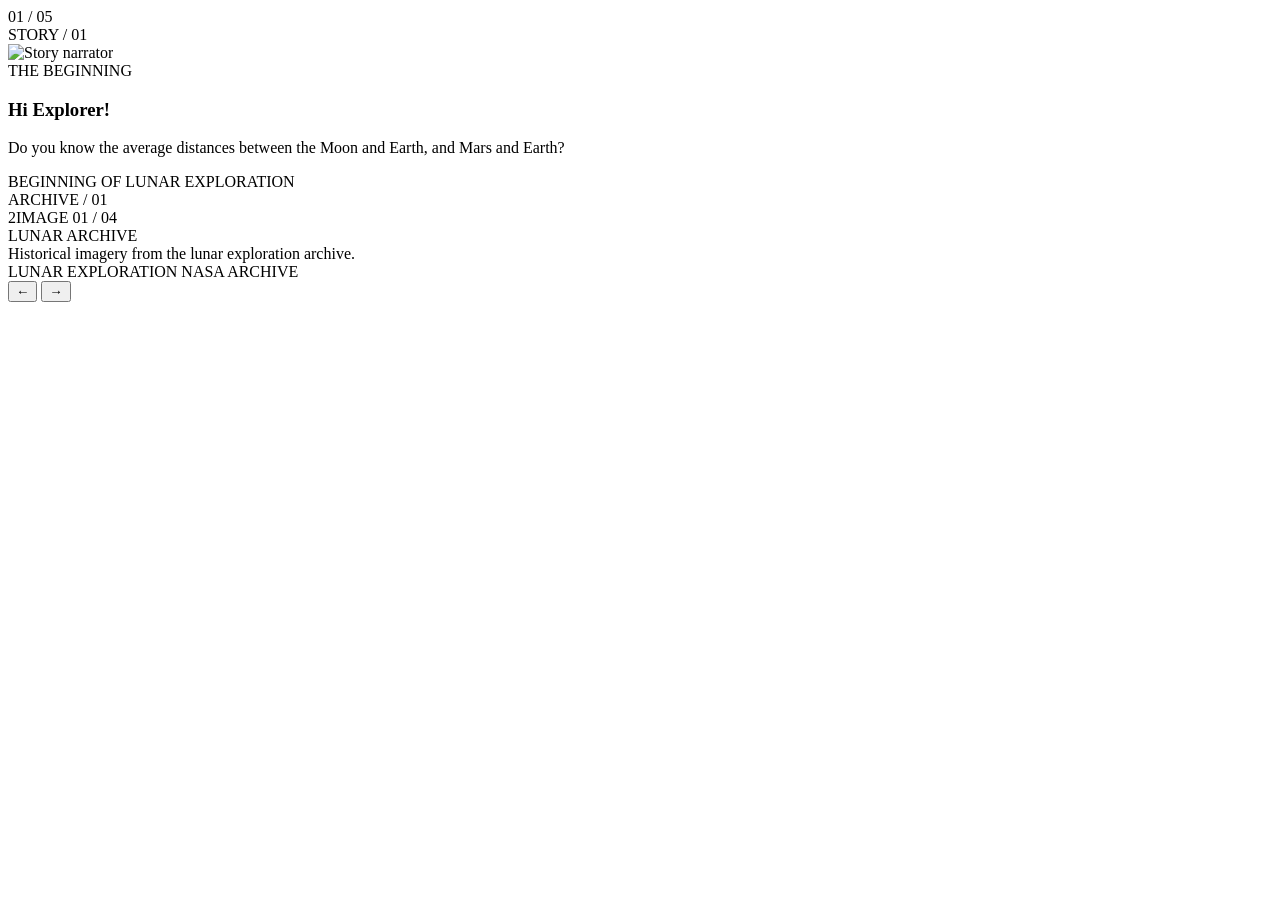
==== index.html @ fd2370df "Update file paths for Team_Aurora structure" ====
<!DOCTYPE html>
<html lang="en">
<head>
    <meta charset="UTF-8">

    <meta
        name="viewport"
        content="width=device-width, initial-scale=1.0"
    >

    <title>Team_Aurora</title>

    <link
        rel="stylesheet"
        href="../Team_Aurora/Museum_of_the_Abandoned/index.css"
    >
</head>

<body>

<main id="main">

    <div id="storyPage">

        <!-- =================================================
             BACKGROUND
        ================================================== -->

        <div id="starField"></div>
        <div id="ambientGlow"></div>
        <div id="vignette"></div>


        <!-- =================================================
             HEADER
        ================================================== -->

        <header id="storyHeader">

            <div class="header-left">

                <div class="nasa-kicker">
                    
                </div>

                <div class="exhibition-name">
                    
                </div>

            </div>

            <div class="header-right">

                <div id="storyProgress">
                    01 / 05
                </div>

            </div>

        </header>


        <!-- =================================================
             MAIN EXHIBITION AREA
        ================================================== -->

        <section id="exhibitionArea">

            <!-- =============================================
                 LEFT STORY PANEL
            ============================================== -->

            <article
                id="storyPanel"
                class="dialogue-panel story-panel"
            >

                <span class="panel-number">
                    STORY / 01
                </span>

                <span class="corner corner-top-left"></span>
                <span class="corner corner-top-right"></span>
                <span class="corner corner-bottom-left"></span>
                <span class="corner corner-bottom-right"></span>

                <span class="panel-line line-top"></span>
                <span class="panel-line line-right"></span>
                <span class="panel-line line-bottom"></span>
                <span class="panel-line line-left"></span>

                <div class="story-inner">

                    <div id="storyAvatar">
                        <img
                            id="avatarImage"
                            src="../Team_Aurora/Museum_of_the_Abandoned/story_images/1st_page_story_avatar.png"
                            alt="Story narrator"
                        >
                    </div>

                    <div
                        id="storyKicker"
                        class="story-kicker"
                    >
                        THE BEGINNING
                    </div>

                    <h1 id="storyTitle">
                        Hi Explorer!
                    </h1>

                    <div class="title-divider"></div>

                    <p id="storyText">
                        Do you know the average distances
                        between the Moon and Earth, and
                        Mars and Earth?
                    </p>

                    <div class="story-footer">

                        <span class="footer-dot"></span>

                        <span id="storyFooterText">
                            BEGINNING OF LUNAR EXPLORATION
                        </span>

                    </div>

                </div>

            </article>


            <!-- =============================================
                 RIGHT IMAGE PANEL
            ============================================== -->

            <article
                id="imagePanel"
                class="dialogue-panel image-panel"
            >

                <span class="panel-number">
                    ARCHIVE / 01
                </span>

                <span class="corner corner-top-left"></span>
                <span class="corner corner-top-right"></span>
                <span class="corner corner-bottom-left"></span>
                <span class="corner corner-bottom-right"></span>

                <div class="image-header">

                    <span id="imageCounter">
                        2IMAGE 01 / 04
                    </span>

                </div>


                <!-- IMAGE SLIDER -->

                <div class="image-frame">

                    <div
                        id="imageTrack"
                        class="image-track"
                    ></div>

                    <div class="image-dark"></div>

                    <div class="scan-line"></div>

                    <span class="image-corner image-corner-tl"></span>
                    <span class="image-corner image-corner-tr"></span>
                    <span class="image-corner image-corner-bl"></span>
                    <span class="image-corner image-corner-br"></span>

                </div>


                <!-- IMAGE INFORMATION -->

                <div class="image-info">

                    <div
                        id="imageTitle"
                        class="image-title"
                    >
                        LUNAR ARCHIVE
                    </div>

                    <div
                        id="imageDescription"
                        class="image-description"
                    >
                        Historical imagery from the lunar
                        exploration archive.
                    </div>

                </div>


                <!-- IMAGE DOTS -->

                <div
                    id="imageDots"
                    class="image-dots"
                ></div>

            </article>

        </section>


        <!-- =================================================
             BOTTOM INFORMATION
        ================================================== -->

        <div id="bottomInfo">

            <span>
                LUNAR EXPLORATION
            </span>

            <span class="bottom-divider"></span>

            <span>
                NASA ARCHIVE
            </span>

        </div>


        <!-- =================================================
             BACK BUTTON
        ================================================== -->

        <button
            id="backButton"
            type="button"
            aria-label="Previous story"
        >
            <span class="back-arrow">←</span>
        </button>




        <!-- =================================================
             NEXT BUTTON
        ================================================== -->

        <button
            id="nextButton"
            type="button"
            aria-label="Next story"
        >

            <span class="arrow-shaft"></span>

            <span
                id="nextButtonText"
                class="arrow-head"
            >
                →
            </span>

        </button>


        <!-- =================================================
             PROGRESS BAR
        ================================================== -->

        <div id="progressTrack">
            <div id="progressBar"></div>
        </div>

    </div>

</main>

<script src="../Team_Aurora/Museum_of_the_Abandoned/index.js"></script>

</body>
</html>
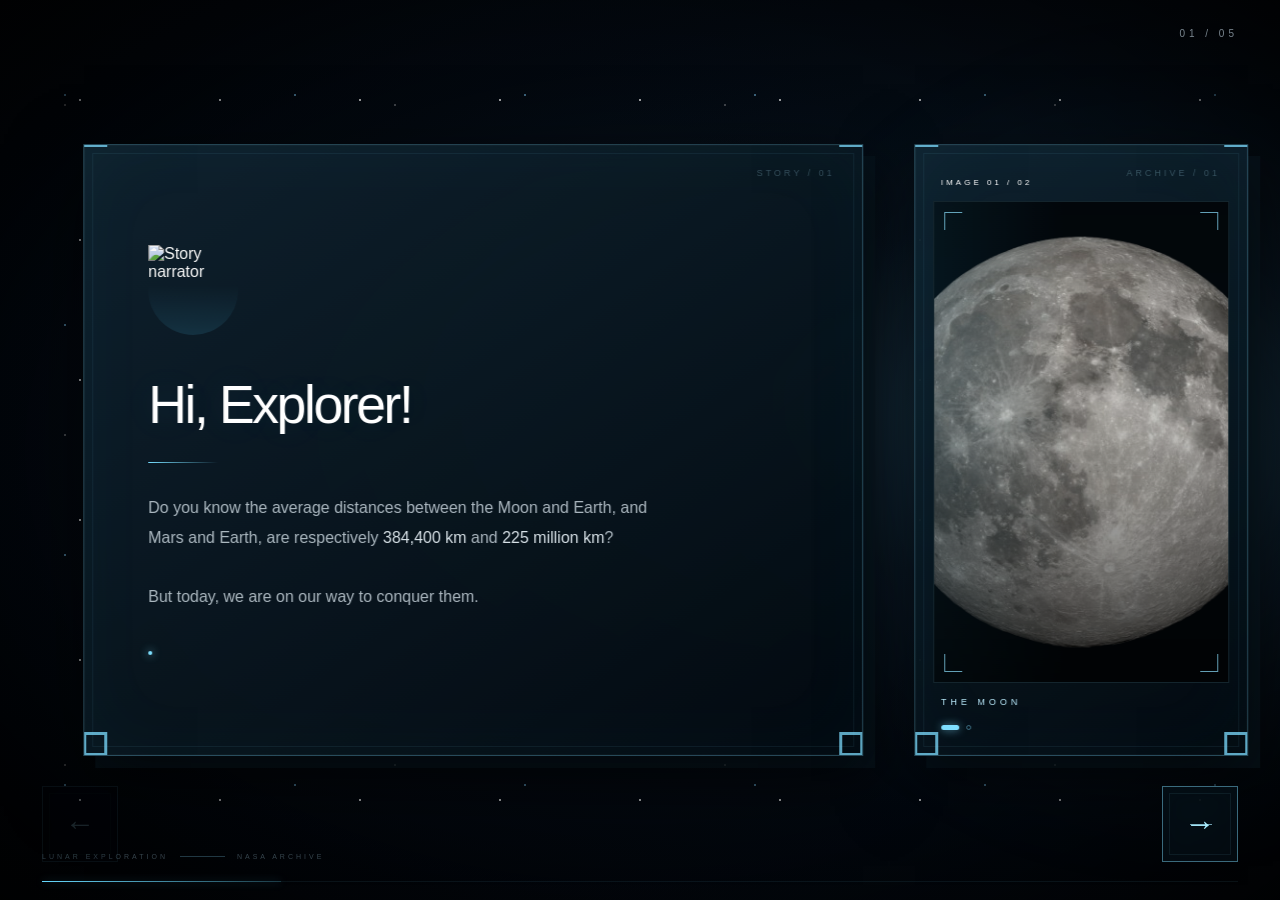
==== commit 0f76ae58: "Update paths for CSS and JS files in index.html" ====
--- a/index.html
+++ b/index.html
@@ -12,7 +12,7 @@
 
     <link
         rel="stylesheet"
-        href="../Team_Aurora/Museum_of_the_Abandoned/index.css"
+        href="../Museum_of_the_Abandoned/index.css"
     >
 </head>
 
@@ -283,7 +283,7 @@
 
 </main>
 
-<script src="../Team_Aurora/Museum_of_the_Abandoned/index.js"></script>
+<script src="../Museum_of_the_Abandoned/index.js"></script>
 
 </body>
 </html>
--- a/Museum_of_the_Abandoned/index.css
+++ b/Museum_of_the_Abandoned/index.css
@@ -0,0 +1,1711 @@
+/* =========================================================
+   RESET
+========================================================= */
+
+* {
+    margin: 0;
+    padding: 0;
+    box-sizing: border-box;
+}
+
+html,
+body {
+    width: 100%;
+    height: 100%;
+    overflow: hidden;
+
+    background: #010307;
+    color: #ffffff;
+
+    font-family:
+        "Segoe UI",
+        Arial,
+        Helvetica,
+        sans-serif;
+}
+
+button {
+    font-family: inherit;
+}
+
+
+/* =========================================================
+   MAIN
+========================================================= */
+
+#main {
+    position: fixed;
+    inset: 0;
+
+    width: 100%;
+    height: 100%;
+}
+
+
+#storyPage {
+    position: relative;
+
+    width: 100%;
+    height: 100%;
+
+    overflow: hidden;
+
+    background:
+        radial-gradient(
+            ellipse at 80% 45%,
+            #132733 0%,
+            #08131e 25%,
+            #030911 58%,
+            #010307 100%
+        );
+}
+
+
+/* =========================================================
+   STAR FIELD
+========================================================= */
+
+#starField {
+    position: absolute;
+    inset: -150px;
+
+    z-index: 1;
+
+    pointer-events: none;
+
+    opacity: .8;
+
+    background-image:
+        radial-gradient(
+            circle,
+            rgba(255,255,255,.9) 0 1px,
+            transparent 1.5px
+        ),
+
+        radial-gradient(
+            circle,
+            rgba(130,210,255,.65) 0 1px,
+            transparent 1.5px
+        ),
+
+        radial-gradient(
+            circle,
+            rgba(255,255,255,.35) 0 1px,
+            transparent 1.5px
+        );
+
+    background-size:
+        140px 140px,
+        230px 230px,
+        330px 330px;
+
+    background-position:
+        20px 40px,
+        100px 130px,
+        50px 90px;
+
+    animation:
+        starsMove 60s linear infinite;
+}
+
+
+@keyframes starsMove {
+    from {
+        transform:
+            translate3d(0, 0, 0);
+    }
+
+    to {
+        transform:
+            translate3d(-100px, 70px, 0);
+    }
+}
+
+
+/* =========================================================
+   AMBIENT GLOW
+========================================================= */
+
+#ambientGlow {
+    position: absolute;
+
+    width: 850px;
+    height: 850px;
+
+    right: -300px;
+    top: 50%;
+
+    transform:
+        translateY(-50%);
+
+    z-index: 2;
+
+    pointer-events: none;
+
+    border-radius: 50%;
+
+    background:
+        radial-gradient(
+            circle,
+            rgba(80,200,245,.14),
+            rgba(50,130,180,.06) 35%,
+            transparent 70%
+        );
+
+    filter:
+        blur(30px);
+}
+
+
+/* =========================================================
+   VIGNETTE
+========================================================= */
+
+#vignette {
+    position: absolute;
+    inset: 0;
+
+    z-index: 5;
+
+    pointer-events: none;
+
+    background:
+        radial-gradient(
+            ellipse at center,
+            transparent 28%,
+            rgba(0,0,0,.2) 65%,
+            rgba(0,0,0,.8) 100%
+        );
+}
+
+
+/* =========================================================
+   HEADER
+========================================================= */
+
+#storyHeader {
+    position: absolute;
+
+    top: 28px;
+    left: 42px;
+    right: 42px;
+
+    z-index: 30;
+
+    display: flex;
+
+    justify-content:
+        space-between;
+
+    align-items:
+        flex-start;
+}
+
+
+.nasa-kicker {
+    color: #79ddff;
+
+    font-size: 9px;
+
+    letter-spacing: 4px;
+
+    margin-bottom: 7px;
+}
+
+
+.exhibition-name {
+    color: #ffffff;
+
+    font-size: 14px;
+
+    font-weight: 300;
+
+    letter-spacing: 7px;
+}
+
+
+#storyProgress {
+    color:
+        rgba(220,240,255,.55);
+
+    font-size: 10px;
+
+    letter-spacing: 4px;
+}
+
+
+/* =========================================================
+   EXHIBITION AREA
+========================================================= */
+
+#exhibitionArea {
+    position: absolute;
+
+    top: 50%;
+    left: 50%;
+
+    width:
+        min(1400px, 87vw);
+
+    height:
+        min(620px, 68vh);
+
+    transform:
+        translate(-50%, -50%);
+
+    z-index: 20;
+
+    display: grid;
+
+    grid-template-columns:
+        70% 30%;
+
+    gap:
+        clamp(25px, 4vw, 70px);
+}
+
+
+/* =========================================================
+   DIALOGUE PANEL
+========================================================= */
+
+.dialogue-panel {
+    position: relative;
+
+    height: 100%;
+
+    min-height: 460px;
+
+    overflow: hidden;
+
+    background:
+        linear-gradient(
+            145deg,
+            rgba(16,36,49,.9),
+            rgba(3,10,16,.94)
+        );
+
+    border:
+        1px solid
+        rgba(126,220,250,.25);
+
+    box-shadow:
+        inset 0 0 0 1px
+        rgba(255,255,255,.025),
+
+        inset 0 0 80px
+        rgba(70,190,230,.035),
+
+        0 25px 70px
+        rgba(0,0,0,.5),
+
+        12px 12px 0
+        rgba(10,24,33,.55),
+
+        20px 20px 35px
+        rgba(0,0,0,.22);
+
+    backdrop-filter:
+        blur(16px);
+
+    -webkit-backdrop-filter:
+        blur(16px);
+}
+
+
+.dialogue-panel::before {
+    content: "";
+
+    position: absolute;
+
+    inset: 8px;
+
+    border:
+        1px solid
+        rgba(130,220,255,.07);
+
+    pointer-events: none;
+
+    z-index: 2;
+}
+
+
+.dialogue-panel::after {
+    content: "";
+
+    position: absolute;
+
+    left: 10px;
+    right: -10px;
+
+    bottom: -10px;
+
+    height: 10px;
+
+    background:
+        linear-gradient(
+            90deg,
+            rgba(60,150,190,.16),
+            rgba(20,50,70,.3),
+            transparent
+        );
+
+    transform:
+        skewX(-45deg);
+
+    transform-origin:
+        top left;
+
+    pointer-events: none;
+}
+
+
+/* =========================================================
+   PANEL NUMBER
+========================================================= */
+
+.panel-number {
+    position: absolute;
+
+    top: 23px;
+    right: 27px;
+
+    z-index: 5;
+
+    color:
+        rgba(170,225,245,.28);
+
+    font-size: 9px;
+
+    letter-spacing: 3px;
+}
+
+
+/* =========================================================
+   CORNERS
+========================================================= */
+
+.corner {
+    position: absolute;
+
+    width: 24px;
+    height: 24px;
+
+    z-index: 8;
+
+    border-color:
+        rgba(125,220,255,.75);
+
+    border-style: solid;
+}
+
+
+.corner-top-left {
+    top: -1px;
+    left: -1px;
+
+    border-width:
+        3px 0 0 1px;
+}
+
+
+.corner-top-right {
+    top: -1px;
+    right: -1px;
+
+    border-width:
+        3px 1px 0 0;
+}
+
+
+.corner-bottom-left {
+    bottom: -1px;
+    left: -1px;
+
+    border-width:
+        3 0 1px 1px;
+}
+
+
+.corner-bottom-right {
+    bottom: -1px;
+    right: -1px;
+
+    border-width:
+        3 1px 1px 0;
+}
+
+
+/* =========================================================
+   PANEL LINES
+========================================================= */
+
+.panel-line {
+    position: absolute;
+
+    z-index: 7;
+
+    background:
+        rgba(110,215,250,.45);
+
+    pointer-events: none;
+}
+
+
+.line-top {
+    top: -1px;
+    left: 25px;
+
+    width: 50px;
+    height: 1px;
+}
+
+
+.line-right {
+    top: 25px;
+    right: -1px;
+
+    width: 1px;
+    height: 50px;
+}
+
+
+.line-bottom {
+    bottom: -1px;
+    right: 25px;
+
+    width: 50px;
+    height: 1px;
+}
+
+
+.line-left {
+    bottom: 25px;
+    left: -1px;
+
+    width: 1px;
+    height: 50px;
+}
+
+
+/* =========================================================
+   STORY CONTENT
+========================================================= */
+
+.story-inner {
+    position: relative;
+
+    height: 100%;
+
+    padding:
+        clamp(38px, 5vw, 70px);
+
+    display: flex;
+
+    flex-direction: column;
+
+    justify-content: center;
+
+    z-index: 4;
+}
+
+
+.story-kicker {
+    color: #7edfff;
+
+    font-size: 10px;
+
+    letter-spacing: 5px;
+
+    margin-bottom: 20px;
+}
+
+
+#storyTitle {
+    max-width: 600px;
+
+    font-size:
+        clamp(38px, 4.2vw, 68px);
+
+    line-height: 1.03;
+
+    font-weight: 200;
+
+    letter-spacing: -2.5px;
+
+    text-shadow:
+        0 0 35px
+        rgba(90,210,255,.1);
+}
+
+
+.title-divider {
+    width: 70px;
+
+    height: 1px;
+
+    margin:
+        30px 0;
+
+    background:
+        linear-gradient(
+            90deg,
+            #76ddff,
+            transparent
+        );
+}
+
+
+/* =========================================================
+   STORY AVATAR
+========================================================= */
+
+#storyAvatar {
+    width: 90px;
+    height: 90px;
+
+    margin-bottom: 22px;
+
+    position: relative;
+
+    background: transparent;
+
+    overflow: visible;
+
+    flex-shrink: 0;
+}
+
+
+#avatarImage {
+    width: 100%;
+    height: 100%;
+
+    display: block;
+
+    object-fit: contain;
+
+    border: none;
+    outline: none;
+
+    border-radius: 0;
+
+    background: transparent;
+
+    filter:
+        brightness(.95)
+        contrast(1.05)
+        saturate(.85);
+
+    transition:
+        opacity .3s ease,
+        transform .4s ease;
+}
+
+
+#storyAvatar::after {
+    content: "";
+
+    position: absolute;
+
+    inset: 0;
+
+    border-radius: 50%;
+
+    background:
+        linear-gradient(
+            180deg,
+            transparent 45%,
+            rgba(80,210,255,.12)
+        );
+
+    pointer-events: none;
+}
+
+
+#storyText {
+    max-width: 530px;
+
+    color:
+        rgba(232,244,252,.73);
+
+    font-size:
+        clamp(14px, 1.25vw, 18px);
+
+    font-weight: 300;
+
+    line-height: 1.85;
+}
+
+
+#storyText b {
+    color:
+        rgba(240,250,255,.9);
+
+    font-weight: 500;
+}
+
+
+/* =========================================================
+   STORY FOOTER
+========================================================= */
+
+.story-footer {
+    display: flex;
+
+    align-items: center;
+
+    gap: 12px;
+
+    margin-top: 40px;
+
+    color:
+        rgba(175,225,245,.38);
+
+    font-size: 8px;
+
+    letter-spacing: 3px;
+}
+
+
+.footer-dot {
+    width: 4px;
+    height: 4px;
+
+    border-radius: 50%;
+
+    background:
+        #7edfff;
+
+    box-shadow:
+        0 0 8px
+        #7edfff;
+}
+
+
+/* =========================================================
+   IMAGE PANEL
+========================================================= */
+
+.image-panel {
+    padding: 18px;
+
+    display: flex;
+
+    flex-direction: column;
+}
+
+
+.image-header {
+    height: 38px;
+
+    padding:
+        0 8px;
+
+    display: flex;
+
+    align-items: center;
+
+    justify-content:
+        space-between;
+
+    color:
+        white;
+
+    font-size: 8px;
+
+    letter-spacing: 3px;
+}
+
+
+/* =========================================================
+   IMAGE FRAME
+========================================================= */
+
+.image-frame {
+    position: relative;
+
+    flex: 1;
+
+    min-height: 0;
+
+    overflow: hidden;
+
+    background:
+        #02070b;
+
+    border:
+        1px solid
+        rgba(130,220,250,.14);
+
+    touch-action: pan-y;
+}
+
+
+/* =========================================================
+   IMAGE TRACK
+========================================================= */
+
+.image-track {
+    position: absolute;
+
+    inset: 0;
+
+    display: flex;
+
+    width: 100%;
+    height: 100%;
+
+    transition:
+        transform .65s cubic-bezier(.77,0,.18,1);
+}
+
+
+.image-slide {
+    position: relative;
+
+    flex:
+        0 0 100%;
+
+    width: 100%;
+    height: 100%;
+
+    overflow: hidden;
+
+    background:
+        #02070b;
+}
+
+
+.image-slide img {
+    width: 100%;
+    height: 100%;
+
+    object-fit: cover;
+
+    display: block;
+
+    filter:
+        brightness(.82)
+        contrast(1.08)
+        saturate(.72);
+
+    transform:
+        scale(1.02);
+
+    transition:
+        transform .8s ease,
+        filter .4s ease;
+}
+
+
+.image-slide.active img {
+    transform:
+        scale(1);
+}
+
+
+/* =========================================================
+   IMAGE OVERLAY
+========================================================= */
+
+.image-dark {
+    position: absolute;
+
+    inset: 0;
+
+    z-index: 3;
+
+    background:
+        linear-gradient(
+            180deg,
+            rgba(0,0,0,.08),
+            transparent 35%,
+            rgba(0,0,0,.58)
+        ),
+
+        linear-gradient(
+            90deg,
+            rgba(30,130,170,.12),
+            transparent 45%
+        );
+
+    pointer-events: none;
+}
+
+
+/* =========================================================
+   SCAN LINE
+========================================================= */
+
+.scan-line {
+    position: absolute;
+
+    left: 0;
+    right: 0;
+
+    top: -10%;
+
+    height: 1px;
+
+    z-index: 8;
+
+    background:
+        rgba(140,230,255,.25);
+
+    box-shadow:
+        0 0 12px
+        rgba(100,220,255,.3);
+
+    animation:
+        scanLine 8s linear infinite;
+
+    pointer-events: none;
+}
+
+
+@keyframes scanLine {
+    from {
+        top: -10%;
+    }
+
+    to {
+        top: 110%;
+    }
+}
+
+
+/* =========================================================
+   IMAGE CORNERS
+========================================================= */
+
+.image-corner {
+    position: absolute;
+
+    width: 18px;
+    height: 18px;
+
+    z-index: 10;
+
+    border-color:
+        rgba(140,225,255,.7);
+
+    border-style: solid;
+}
+
+
+.image-corner-tl {
+    top: 10px;
+    left: 10px;
+
+    border-width:
+        1px 0 0 1px;
+}
+
+
+.image-corner-tr {
+    top: 10px;
+    right: 10px;
+
+    border-width:
+        1px 1px 0 0;
+}
+
+
+.image-corner-bl {
+    bottom: 10px;
+    left: 10px;
+
+    border-width:
+        0 0 1px 1px;
+}
+
+
+.image-corner-br {
+    bottom: 10px;
+    right: 10px;
+
+    border-width:
+        0 1px 1px 0;
+}
+
+
+/* =========================================================
+   IMAGE INFORMATION
+========================================================= */
+
+.image-info {
+    padding:
+        14px 8px 4px;
+}
+
+
+.image-title {
+    color:
+        #bceeff;
+
+    font-size: 9px;
+
+    letter-spacing: 4px;
+
+    margin-bottom: 6px;
+}
+
+
+.image-description {
+    color:
+        rgba(220,235,245,.4);
+
+    font-size: 9px;
+
+    line-height: 1.5;
+
+    letter-spacing: 1px;
+}
+
+#imageDescription a {
+    color: #7ddcff;
+    font-size: 18px;
+    text-decoration: none;
+    text-shadow: 0 0 8px rgba(125, 220, 255, 0.6);
+    transition: all 0.25s ease;
+}
+
+#imageDescription a:hover {
+    color: #ffffff;
+    text-shadow: 0 0 14px rgba(125, 220, 255, 0.9);
+}
+
+
+
+
+/* =========================================================
+   IMAGE DOTS
+========================================================= */
+
+.image-dots {
+    display: flex;
+
+    align-items: center;
+
+    gap: 7px;
+
+    height: 20px;
+
+    padding-left: 8px;
+}
+
+
+.image-dot {
+    width: 5px;
+    height: 5px;
+
+    padding: 0;
+
+    border-radius: 50%;
+
+    border:
+        1px solid
+        rgba(130,220,255,.45);
+
+    background:
+        transparent;
+
+    cursor: pointer;
+
+    transition:
+        .25s ease;
+}
+
+
+.image-dot.active {
+    width: 18px;
+
+    border-radius: 4px;
+
+    background:
+        #7edfff;
+
+    box-shadow:
+        0 0 8px
+        rgba(126,223,255,.6);
+}
+
+
+/* =========================================================
+   BOTTOM INFORMATION
+========================================================= */
+
+#bottomInfo {
+    position: absolute;
+
+    left: 42px;
+    bottom: 40px;
+
+    z-index: 30;
+
+    display: flex;
+
+    align-items: center;
+
+    gap: 12px;
+
+    color:
+        rgba(180,225,245,.3);
+
+    font-size: 7px;
+
+    letter-spacing: 3px;
+}
+
+
+.bottom-divider {
+    width: 45px;
+
+    height: 1px;
+
+    background:
+        rgba(130,220,255,.25);
+}
+
+
+/* =========================================================
+   BACK BUTTON
+========================================================= */
+
+#backButton {
+    position: absolute;
+
+    left: 42px;
+    bottom: 38px;
+
+    width: 76px;
+    height: 76px;
+
+    z-index: 40;
+
+    border:
+        1px solid
+        rgba(125,220,255,.30);
+
+    background:
+        rgba(40,130,170,.06);
+
+    color:
+        rgba(169,237,255,.75);
+
+    cursor: pointer;
+
+    display: flex;
+
+    align-items: center;
+
+    justify-content: center;
+
+    backdrop-filter:
+        blur(12px);
+
+    -webkit-backdrop-filter:
+        blur(12px);
+
+    transition:
+        .25s ease;
+}
+
+
+#backButton::before {
+    content: "";
+
+    position: absolute;
+
+    inset: 6px;
+
+    border:
+        1px solid
+        rgba(125,220,255,.06);
+}
+
+
+.back-arrow {
+    position: relative;
+
+    z-index: 3;
+
+    font-size: 30px;
+
+    font-weight: 200;
+}
+
+
+#backButton:hover {
+    background:
+        rgba(70,180,220,.15);
+
+    border-color:
+        #8de8ff;
+
+    color:
+        #a9edff;
+
+    box-shadow:
+        0 0 35px
+        rgba(70,210,255,.18);
+
+    transform:
+        translateX(-5px);
+}
+
+
+#backButton:active {
+    transform:
+        translateX(-5px)
+        scale(.92);
+}
+
+
+#backButton.disabled {
+    opacity: .2;
+
+    cursor:
+        default;
+
+    pointer-events: none;
+
+    box-shadow: none;
+}
+
+
+/* =========================================================
+   SKIP BUTTON
+========================================================= */
+
+#skipButton {
+    position: absolute;
+
+    right: 140px;
+    bottom: 69px;
+
+    z-index: 40;
+
+    border: none;
+
+    background: transparent;
+
+    color:
+        rgba(220,240,250,.35);
+
+    cursor: pointer;
+
+    font-size: 8px;
+
+    letter-spacing: 2px;
+
+    transition:
+        color .2s ease;
+}
+
+
+#skipButton:hover {
+    color:
+        #8de8ff;
+}
+
+
+/* =========================================================
+   NEXT BUTTON
+========================================================= */
+
+#nextButton {
+    position: absolute;
+
+    right: 42px;
+    bottom: 38px;
+
+    width: 76px;
+    height: 76px;
+
+    z-index: 40;
+
+    border:
+        1px solid
+        rgba(125,220,255,.45);
+
+    background:
+        rgba(40,130,170,.08);
+
+    color:
+        #a9edff;
+
+    cursor: pointer;
+
+    display: flex;
+
+    align-items: center;
+
+    justify-content: center;
+
+    backdrop-filter:
+        blur(12px);
+
+    -webkit-backdrop-filter:
+        blur(12px);
+
+    transition:
+        .25s ease;
+}
+
+
+#nextButton::before {
+    content: "";
+
+    position: absolute;
+
+    inset: 6px;
+
+    border:
+        1px solid
+        rgba(125,220,255,.08);
+}
+
+
+#nextButton:hover {
+    background:
+        rgba(70,180,220,.18);
+
+    border-color:
+        #8de8ff;
+
+    box-shadow:
+        0 0 35px
+        rgba(70,210,255,.2);
+
+    transform:
+        translateX(5px);
+}
+
+
+#nextButton:active {
+    transform:
+        translateX(5px)
+        scale(.92);
+}
+
+
+.arrow-head {
+    position: relative;
+
+    z-index: 3;
+
+    font-size: 30px;
+
+    font-weight: 200;
+}
+
+
+.arrow-shaft {
+    position: absolute;
+
+    width: 22px;
+
+    height: 1px;
+
+    right: 25px;
+
+    background:
+        #a9edff;
+
+    opacity: .65;
+}
+
+
+/* =========================================================
+   PROGRESS BAR
+========================================================= */
+
+#progressTrack {
+    position: absolute;
+
+    left: 42px;
+    right: 42px;
+
+    bottom: 18px;
+
+    height: 1px;
+
+    z-index: 35;
+
+    background:
+        rgba(120,210,240,.08);
+}
+
+
+#progressBar {
+    width: 20%;
+
+    height: 100%;
+
+    background:
+        linear-gradient(
+            90deg,
+            #66d9ff,
+            rgba(100,220,255,.2)
+        );
+
+    box-shadow:
+        0 0 8px
+        rgba(80,210,255,.4);
+
+    transition:
+        width .45s ease;
+}
+
+
+/* =========================================================
+   STORY TRANSITIONS
+========================================================= */
+
+.story-changing {
+    animation:
+        storyOut .25s ease forwards;
+}
+
+
+.story-enter {
+    animation:
+        storyIn .45s ease forwards;
+}
+
+
+@keyframes storyOut {
+    from {
+        opacity: 1;
+
+        transform:
+            translateX(0);
+    }
+
+    to {
+        opacity: 0;
+
+        transform:
+            translateX(-20px);
+    }
+}
+
+
+@keyframes storyIn {
+    from {
+        opacity: 0;
+
+        transform:
+            translateX(20px);
+    }
+
+    to {
+        opacity: 1;
+
+        transform:
+            translateX(0);
+    }
+}
+
+
+/* =========================================================
+   PAGE EXIT
+========================================================= */
+
+body.leaving #storyPage {
+    animation:
+        pageExit .4s ease forwards;
+}
+
+
+@keyframes pageExit {
+    from {
+        opacity: 1;
+    }
+
+    to {
+        opacity: 0;
+    }
+}
+
+
+/* =========================================================
+   TABLET
+========================================================= */
+
+@media (max-width: 1000px) {
+
+    #exhibitionArea {
+        width: 90vw;
+
+        height: 64vh;
+
+        gap: 25px;
+    }
+
+
+    .story-inner {
+        padding: 35px;
+    }
+
+
+    #storyTitle {
+        font-size:
+            clamp(34px, 5vw, 52px);
+    }
+
+
+    #storyText {
+        font-size: 14px;
+    }
+
+
+    #nextButton,
+    #backButton {
+        width: 65px;
+        height: 65px;
+    }
+}
+
+
+/* =========================================================
+   MOBILE
+========================================================= */
+
+@media (max-width: 700px) {
+
+    body {
+        overflow-y: auto;
+        overflow-x: hidden;
+    }
+
+
+    #storyPage {
+        min-height: 100dvh;
+
+        height: auto;
+
+        overflow-y: auto;
+
+        padding-bottom: 120px;
+    }
+
+
+    #storyHeader {
+        top: 18px;
+
+        left: 20px;
+        right: 20px;
+    }
+
+
+    .nasa-kicker {
+        font-size: 7px;
+
+        letter-spacing: 3px;
+    }
+
+
+    .exhibition-name {
+        font-size: 12px;
+
+        letter-spacing: 5px;
+    }
+
+
+    #storyProgress {
+        font-size: 8px;
+
+        letter-spacing: 2px;
+    }
+
+
+    #exhibitionArea {
+        position: relative;
+
+        top: auto;
+        left: auto;
+
+        transform: none;
+
+        width: auto;
+
+        height: auto;
+
+        margin:
+            105px 20px 0;
+
+        display: flex;
+
+        flex-direction: column;
+
+        gap: 22px;
+    }
+
+
+    .dialogue-panel {
+        width: 100%;
+
+        height: auto;
+
+        min-height: 0;
+    }
+
+
+    #storyPanel {
+        min-height: 420px;
+    }
+
+
+    .story-inner {
+        padding:
+            38px 25px;
+    }
+
+
+    .story-kicker {
+        font-size: 8px;
+
+        letter-spacing: 3px;
+
+        margin-bottom: 15px;
+    }
+
+
+    #storyTitle {
+        font-size:
+            clamp(34px, 10vw, 46px);
+
+        letter-spacing: -1.5px;
+    }
+
+
+    #storyText {
+        font-size: 14px;
+
+        line-height: 1.7;
+    }
+
+
+    .story-footer {
+        margin-top: 30px;
+    }
+
+
+    #imagePanel {
+        height: 360px;
+
+        min-height: 360px;
+    }
+
+
+    #bottomInfo {
+        display: none;
+    }
+
+
+    #backButton {
+        left: 20px;
+
+        bottom: 26px;
+
+        width: 62px;
+        height: 62px;
+    }
+
+
+    #skipButton {
+        right: 105px;
+
+        bottom: 41px;
+    }
+
+
+    #nextButton {
+        right: 20px;
+
+        bottom: 26px;
+
+        width: 62px;
+        height: 62px;
+    }
+
+
+    #progressTrack {
+        left: 20px;
+        right: 20px;
+
+        bottom: 11px;
+    }
+}
+
+
+/* =========================================================
+   SMALL MOBILE
+========================================================= */
+
+@media (max-width: 420px) {
+
+    #storyPanel {
+        min-height: 390px;
+    }
+
+
+    #imagePanel {
+        height: 300px;
+
+        min-height: 300px;
+    }
+
+
+    .story-inner {
+        padding:
+            32px 21px;
+    }
+
+
+    #storyTitle {
+        font-size: 33px;
+    }
+
+
+    .story-footer {
+        font-size: 7px;
+    }
+}
+
+
+/* =========================================================
+   ACCESSIBILITY
+========================================================= */
+
+button:focus-visible {
+    outline:
+        2px solid
+        #8de8ff;
+
+    outline-offset:
+        4px;
+}
+
+
+/* =========================================================
+   REDUCED MOTION
+========================================================= */
+
+@media (prefers-reduced-motion: reduce) {
+
+    *,
+    *::before,
+    *::after {
+        animation-duration:
+            .01ms !important;
+
+        animation-iteration-count:
+            1 !important;
+
+        transition-duration:
+            .01ms !important;
+    }
+}
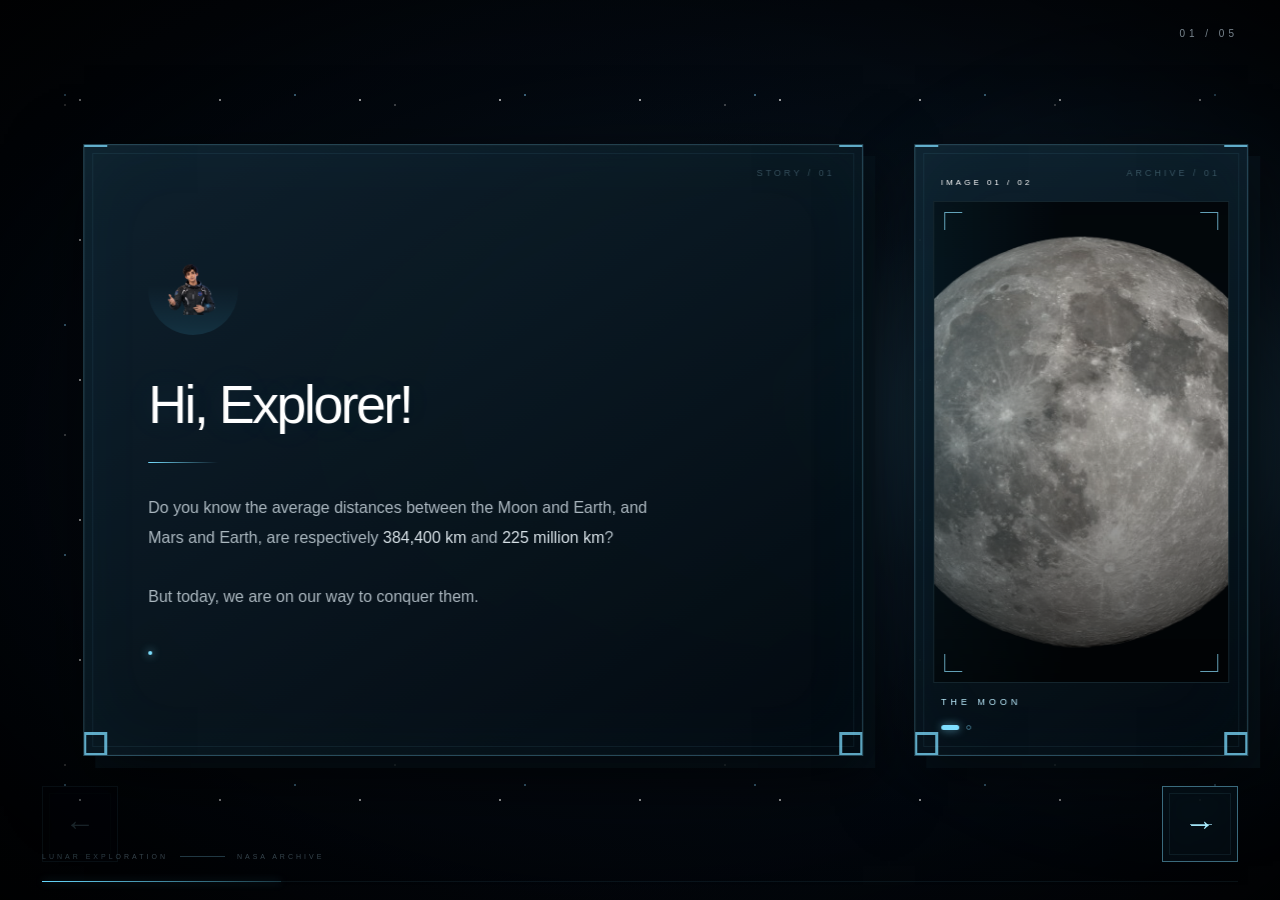
==== commit 28ab20e8: "Update index.html" ====
--- a/index.html
+++ b/index.html
@@ -12,7 +12,7 @@
 
     <link
         rel="stylesheet"
-        href="../Museum_of_the_Abandoned/index.css"
+        href="./Museum_of_the_Abandoned/index.css"
     >
 </head>
 
@@ -94,7 +94,7 @@
                     <div id="storyAvatar">
                         <img
                             id="avatarImage"
-                            src="../Team_Aurora/Museum_of_the_Abandoned/story_images/1st_page_story_avatar.png"
+                            src="./Museum_of_the_Abandoned/story_images/1st_page_story_avatar.png"
                             alt="Story narrator"
                         >
                     </div>
@@ -154,7 +154,7 @@
                 <div class="image-header">
 
                     <span id="imageCounter">
-                        2IMAGE 01 / 04
+                        IMAGE 01 / 04
                     </span>
 
                 </div>
@@ -283,7 +283,7 @@
 
 </main>
 
-<script src="../Museum_of_the_Abandoned/index.js"></script>
+<script src="./Museum_of_the_Abandoned/index.js"></script>
 
 </body>
 </html>
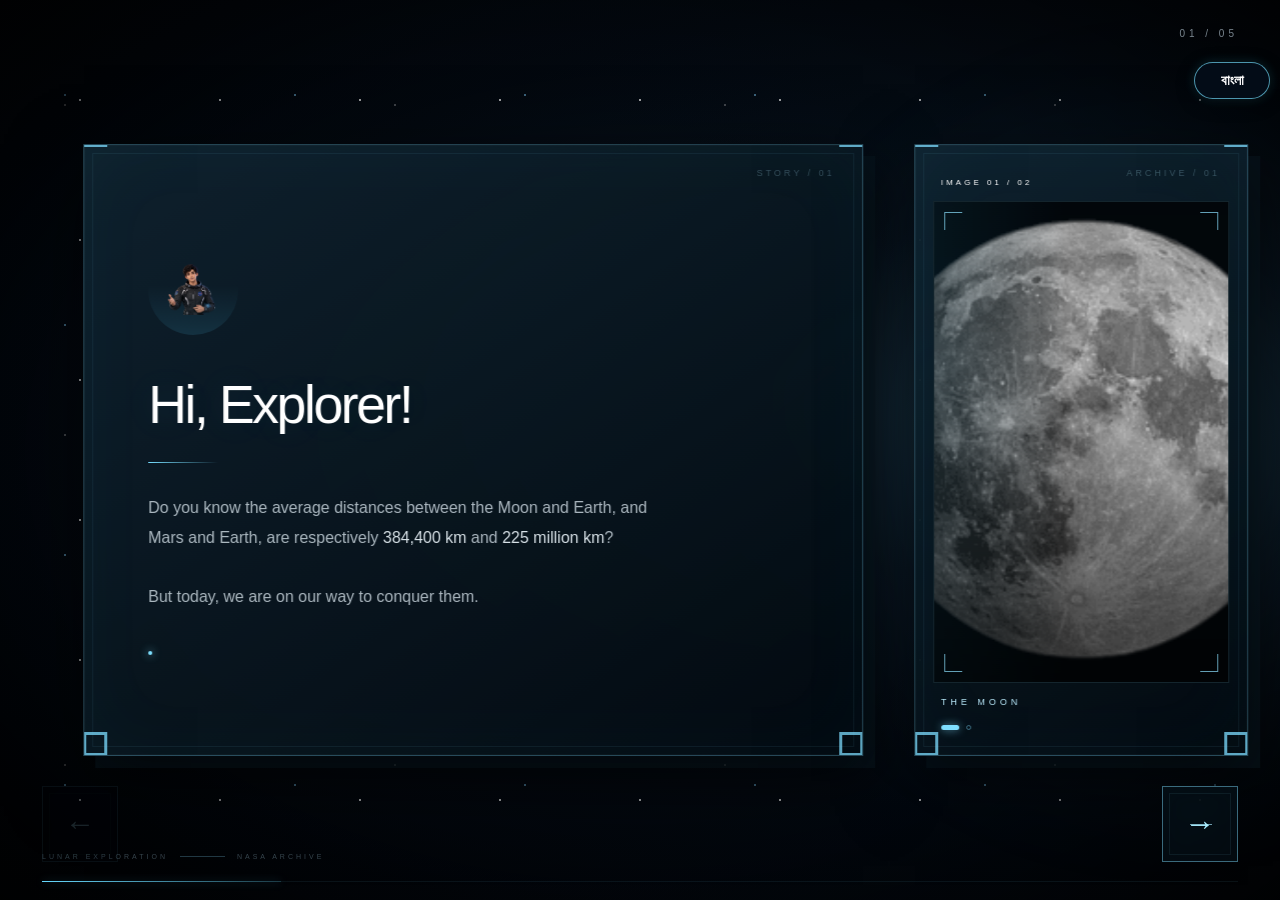
==== commit 75a1bf8c: "Clean up index.html by removing comments Removed commented sections for background, header, main exh" ====
--- a/index.html
+++ b/index.html
@@ -22,29 +22,20 @@
 
     <div id="storyPage">
 
-        <!-- =================================================
-             BACKGROUND
-        ================================================== -->
-
         <div id="starField"></div>
         <div id="ambientGlow"></div>
         <div id="vignette"></div>
 
-
-        <!-- =================================================
-             HEADER
-        ================================================== -->
-
         <header id="storyHeader">
 
             <div class="header-left">
 
                 <div class="nasa-kicker">
-                    
+
                 </div>
 
                 <div class="exhibition-name">
-                    
+
                 </div>
 
             </div>
@@ -59,16 +50,7 @@
 
         </header>
 
-
-        <!-- =================================================
-             MAIN EXHIBITION AREA
-        ================================================== -->
-
         <section id="exhibitionArea">
-
-            <!-- =============================================
-                 LEFT STORY PANEL
-            ============================================== -->
 
             <article
                 id="storyPanel"
@@ -132,11 +114,6 @@
 
             </article>
 
-
-            <!-- =============================================
-                 RIGHT IMAGE PANEL
-            ============================================== -->
-
             <article
                 id="imagePanel"
                 class="dialogue-panel image-panel"
@@ -154,13 +131,10 @@
                 <div class="image-header">
 
                     <span id="imageCounter">
-                        IMAGE 01 / 04
+                        2IMAGE 01 / 04
                     </span>
 
                 </div>
-
-
-                <!-- IMAGE SLIDER -->
 
                 <div class="image-frame">
 
@@ -179,9 +153,6 @@
                     <span class="image-corner image-corner-br"></span>
 
                 </div>
-
-
-                <!-- IMAGE INFORMATION -->
 
                 <div class="image-info">
 
@@ -202,9 +173,6 @@
 
                 </div>
 
-
-                <!-- IMAGE DOTS -->
-
                 <div
                     id="imageDots"
                     class="image-dots"
@@ -214,11 +182,6 @@
 
         </section>
 
-
-        <!-- =================================================
-             BOTTOM INFORMATION
-        ================================================== -->
-
         <div id="bottomInfo">
 
             <span>
@@ -232,11 +195,6 @@
             </span>
 
         </div>
-
-
-        <!-- =================================================
-             BACK BUTTON
-        ================================================== -->
 
         <button
             id="backButton"
@@ -246,13 +204,6 @@
             <span class="back-arrow">←</span>
         </button>
 
-
-
-
-        <!-- =================================================
-             NEXT BUTTON
-        ================================================== -->
-
         <button
             id="nextButton"
             type="button"
@@ -270,11 +221,6 @@
 
         </button>
 
-
-        <!-- =================================================
-             PROGRESS BAR
-        ================================================== -->
-
         <div id="progressTrack">
             <div id="progressBar"></div>
         </div>
@@ -283,6 +229,8 @@
 
 </main>
 
+<script src="./language.js"></script>
+<script src="./Museum_of_the_Abandoned/intro_stories_bn.js"></script>
 <script src="./Museum_of_the_Abandoned/index.js"></script>
 
 </body>
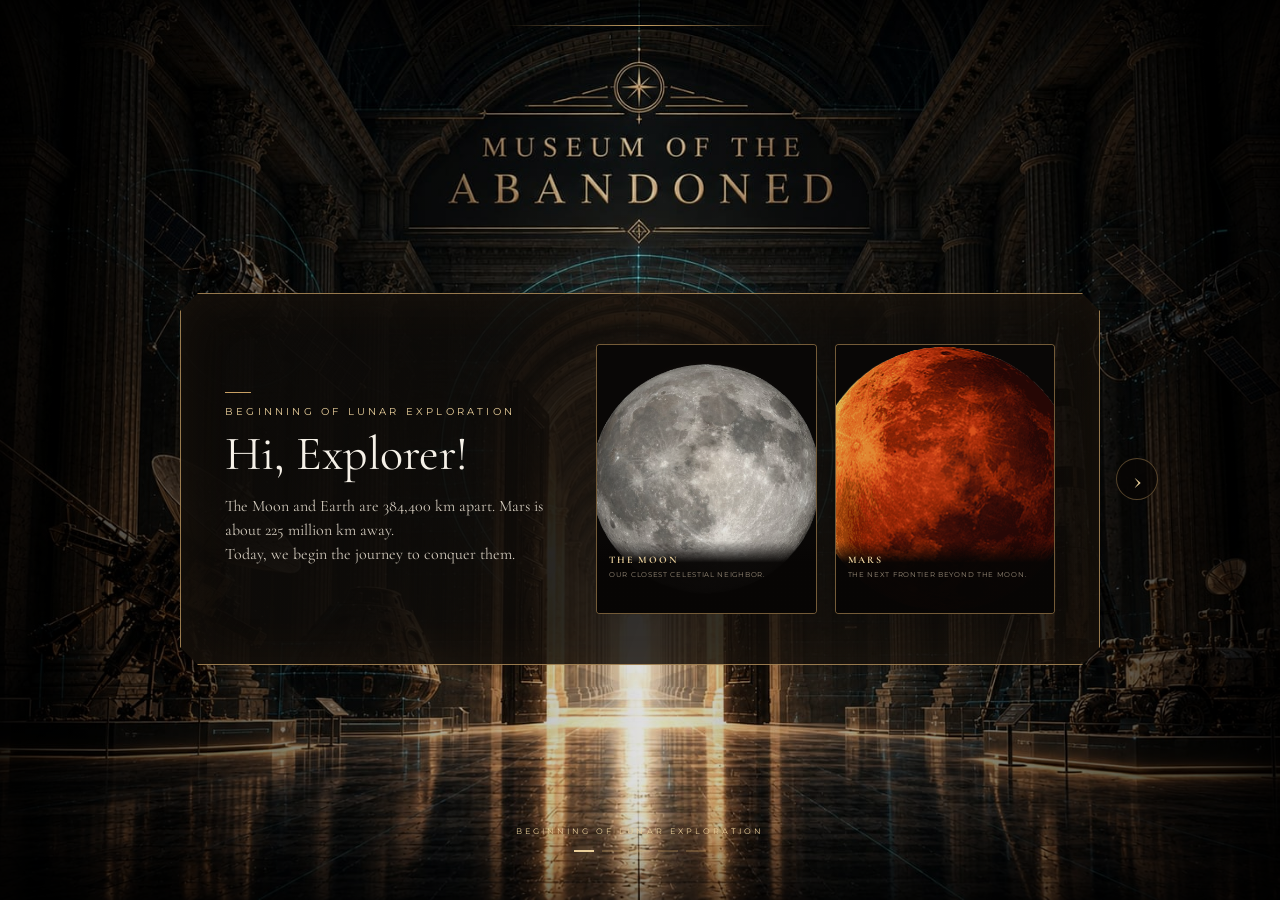
==== commit cf726a22: "Add files via upload" ====
--- a/index.html
+++ b/index.html
@@ -1,237 +1,37 @@
-<!DOCTYPE html>
-<html lang="en">
-<head>
-    <meta charset="UTF-8">
-
-    <meta
-        name="viewport"
-        content="width=device-width, initial-scale=1.0"
-    >
-
-    <title>Team_Aurora</title>
-
-    <link
-        rel="stylesheet"
-        href="./Museum_of_the_Abandoned/index.css"
-    >
-</head>
-
-<body>
-
-<main id="main">
-
-    <div id="storyPage">
-
-        <div id="starField"></div>
-        <div id="ambientGlow"></div>
-        <div id="vignette"></div>
-
-        <header id="storyHeader">
-
-            <div class="header-left">
-
-                <div class="nasa-kicker">
-
-                </div>
-
-                <div class="exhibition-name">
-
-                </div>
-
-            </div>
-
-            <div class="header-right">
-
-                <div id="storyProgress">
-                    01 / 05
-                </div>
-
-            </div>
-
-        </header>
-
-        <section id="exhibitionArea">
-
-            <article
-                id="storyPanel"
-                class="dialogue-panel story-panel"
-            >
-
-                <span class="panel-number">
-                    STORY / 01
-                </span>
-
-                <span class="corner corner-top-left"></span>
-                <span class="corner corner-top-right"></span>
-                <span class="corner corner-bottom-left"></span>
-                <span class="corner corner-bottom-right"></span>
-
-                <span class="panel-line line-top"></span>
-                <span class="panel-line line-right"></span>
-                <span class="panel-line line-bottom"></span>
-                <span class="panel-line line-left"></span>
-
-                <div class="story-inner">
-
-                    <div id="storyAvatar">
-                        <img
-                            id="avatarImage"
-                            src="./Museum_of_the_Abandoned/story_images/1st_page_story_avatar.png"
-                            alt="Story narrator"
-                        >
-                    </div>
-
-                    <div
-                        id="storyKicker"
-                        class="story-kicker"
-                    >
-                        THE BEGINNING
-                    </div>
-
-                    <h1 id="storyTitle">
-                        Hi Explorer!
-                    </h1>
-
-                    <div class="title-divider"></div>
-
-                    <p id="storyText">
-                        Do you know the average distances
-                        between the Moon and Earth, and
-                        Mars and Earth?
-                    </p>
-
-                    <div class="story-footer">
-
-                        <span class="footer-dot"></span>
-
-                        <span id="storyFooterText">
-                            BEGINNING OF LUNAR EXPLORATION
-                        </span>
-
-                    </div>
-
-                </div>
-
-            </article>
-
-            <article
-                id="imagePanel"
-                class="dialogue-panel image-panel"
-            >
-
-                <span class="panel-number">
-                    ARCHIVE / 01
-                </span>
-
-                <span class="corner corner-top-left"></span>
-                <span class="corner corner-top-right"></span>
-                <span class="corner corner-bottom-left"></span>
-                <span class="corner corner-bottom-right"></span>
-
-                <div class="image-header">
-
-                    <span id="imageCounter">
-                        2IMAGE 01 / 04
-                    </span>
-
-                </div>
-
-                <div class="image-frame">
-
-                    <div
-                        id="imageTrack"
-                        class="image-track"
-                    ></div>
-
-                    <div class="image-dark"></div>
-
-                    <div class="scan-line"></div>
-
-                    <span class="image-corner image-corner-tl"></span>
-                    <span class="image-corner image-corner-tr"></span>
-                    <span class="image-corner image-corner-bl"></span>
-                    <span class="image-corner image-corner-br"></span>
-
-                </div>
-
-                <div class="image-info">
-
-                    <div
-                        id="imageTitle"
-                        class="image-title"
-                    >
-                        LUNAR ARCHIVE
-                    </div>
-
-                    <div
-                        id="imageDescription"
-                        class="image-description"
-                    >
-                        Historical imagery from the lunar
-                        exploration archive.
-                    </div>
-
-                </div>
-
-                <div
-                    id="imageDots"
-                    class="image-dots"
-                ></div>
-
-            </article>
-
-        </section>
-
-        <div id="bottomInfo">
-
-            <span>
-                LUNAR EXPLORATION
-            </span>
-
-            <span class="bottom-divider"></span>
-
-            <span>
-                NASA ARCHIVE
-            </span>
-
-        </div>
-
-        <button
-            id="backButton"
-            type="button"
-            aria-label="Previous story"
-        >
-            <span class="back-arrow">←</span>
-        </button>
-
-        <button
-            id="nextButton"
-            type="button"
-            aria-label="Next story"
-        >
-
-            <span class="arrow-shaft"></span>
-
-            <span
-                id="nextButtonText"
-                class="arrow-head"
-            >
-                →
-            </span>
-
-        </button>
-
-        <div id="progressTrack">
-            <div id="progressBar"></div>
-        </div>
-
-    </div>
-
-</main>
-
-<script src="./language.js"></script>
-<script src="./Museum_of_the_Abandoned/intro_stories_bn.js"></script>
-<script src="./Museum_of_the_Abandoned/index.js"></script>
-
-</body>
-</html>
+<!doctype html>
+<html lang="en">
+<head>
+    <meta charset="UTF-8">
+    <meta name="viewport" content="width=device-width, initial-scale=1.0">
+    <title>Museum of the Abandoned — Explorer</title>
+    <link rel="stylesheet" href="./Intro/index.css">
+</head>
+<body>
+    <main id="intro" class="intro" aria-live="polite">
+        <header class="museum-header">
+            <span class="header-line"></span>
+        </header>
+
+        <div id="space-travel" class="space-travel" aria-hidden="true"></div>
+
+        <section class="exhibition-shell">
+            <button class="nav-arrow nav-arrow--prev" type="button" aria-label="Return to the previous introduction slide">‹</button>
+            <article class="exhibition-card" id="stage-card">
+                <div class="stage-copy">
+                    <p class="kicker" id="stage-kicker"></p>
+                    <h1 id="stage-title"></h1>
+                    <div class="stage-text" id="stage-text"></div>
+                </div>
+                <div class="artifact-grid" id="artifact-grid"></div>
+            </article>
+            <button class="nav-arrow nav-arrow--next" type="button" aria-label="Next stage">›</button>
+        </section>
+
+        <footer class="stage-footer">
+            <span id="stage-footer"></span>
+            <div class="stage-dots" id="stage-dots" aria-label="Introduction stages"></div>
+        </footer>
+    </main>
+    <script src="./Intro/index.js"></script>
+</body>
+</html>
--- a/Intro/index.css
+++ b/Intro/index.css
@@ -0,0 +1,50 @@
+@import url('https://fonts.googleapis.com/css2?family=Cormorant+Garamond:wght@400;500&family=Montserrat:wght@300;400;500&display=swap');
+
+:root { --gold:#c8a064; --gold-light:#e9cf9b; --ink:#0b0806; }
+* { box-sizing:border-box; }
+body { margin:0; background:#080604; color:#f6f1e8; font-family:"Montserrat",sans-serif; }
+button, a { font:inherit; }
+.intro { position:relative; min-height:100vh; overflow:hidden; display:grid; grid-template-rows:auto 1fr auto; background:linear-gradient(90deg,rgba(0,0,0,.78),rgba(0,0,0,.12) 50%,rgba(0,0,0,.78)),url("./intro_images/bg.jpg") center/cover no-repeat; }
+.intro::after { content:""; position:absolute; inset:0; pointer-events:none; box-shadow:inset 0 0 100px #000; }
+.museum-header { position:relative; z-index:2; text-align:center; height:132px; padding-top:15px; }
+.compass { display:block; height:38px; color:var(--gold-light); font-size:34px; text-shadow:0 0 12px rgba(232,191,120,.5); }
+.museum-header p { margin:4px 0 0; color:var(--gold-light); font-family:"Cormorant Garamond",serif; font-size:29px; letter-spacing:.28em; text-transform:uppercase; }
+.header-line { display:block; width:270px; height:1px; margin:10px auto; background:linear-gradient(90deg,transparent,var(--gold),transparent); }
+.exhibition-shell { position:relative; z-index:2; width:min(920px,86vw); align-self:center; justify-self:center; }
+.exhibition-card { min-height:350px; display:grid; grid-template-columns:minmax(260px,.95fr) 1.35fr; gap:48px; align-items:center; padding:50px 44px; border:1px solid rgba(204,164,105,.72); background:linear-gradient(110deg,rgba(12,10,8,.96),rgba(17,13,9,.72)); clip-path:polygon(18px 0,calc(100% - 18px) 0,100% 18px,100% calc(100% - 18px),calc(100% - 18px) 100%,18px 100%,0 calc(100% - 18px),0 18px); box-shadow:0 24px 80px rgba(0,0,0,.75), inset 0 0 55px rgba(185,127,61,.08); }
+.kicker { margin:0 0 14px; color:var(--gold-light); font-size:10px; letter-spacing:.32em; text-transform:uppercase; }
+.kicker::before { content:""; display:block; width:26px; height:1px; margin-bottom:12px; background:var(--gold); }
+h1 { margin:0 0 18px; max-width:360px; font-family:"Cormorant Garamond",serif; font-size:48px; font-weight:400; line-height:.92; }
+.stage-text { max-width:390px; min-height:72px; color:#cfc7ba; font-family:"Cormorant Garamond",serif; font-size:16px; line-height:1.5; }
+.stage-text b { color:#fff8e9; }
+.explore-link { margin-top:24px; padding:0 0 9px; border:0; border-bottom:1px solid rgba(200,160,100,.35); color:var(--gold-light); background:none; cursor:pointer; font-size:10px; letter-spacing:.27em; }
+.explore-link b { margin-left:14px; font-size:16px; font-weight:300; }
+.artifact-grid { height:270px; display:grid; grid-auto-flow:column; grid-auto-columns:minmax(180px,1fr); gap:18px; }
+.artifact { position:relative; min-width:0; overflow:hidden; border:1px solid rgba(192,151,91,.55); border-radius:4px; background:#18120d; box-shadow:inset 0 0 30px rgba(0,0,0,.5); }
+.artifact--link { display:block; color:inherit; text-decoration:none; cursor:pointer; transition:border-color .2s, transform .2s; }
+.artifact--link:hover, .artifact--link:focus-visible { border-color:var(--gold-light); transform:translateY(-3px); outline:none; }
+.artifact__image { width:100%; height:100%; display:flex; align-items:center; justify-content:center; background:radial-gradient(circle at 50% 45%,#8d6540 0,#302115 25%,#090706 58%); }
+.artifact__image img { width:100%; height:100%; object-fit:cover; opacity:.88; }
+.artifact__image span { width:116px; height:116px; display:grid; place-items:center; border:1px solid rgba(232,199,142,.55); border-radius:50%; color:var(--gold-light); font-family:"Cormorant Garamond",serif; font-size:16px; letter-spacing:.08em; text-align:center; box-shadow:0 0 35px rgba(201,155,91,.15); }
+.artifact__caption { position:absolute; left:0; right:0; bottom:0; min-height:72px; padding:13px 12px 10px; background:linear-gradient(transparent,rgba(7,5,4,.97) 30%); }
+.artifact__caption strong { display:block; color:var(--gold-light); font-family:"Cormorant Garamond",serif; font-size:10px; letter-spacing:.18em; }
+.artifact__caption small { display:block; max-width:96%; margin-top:4px; color:#998c79; font-size:7px; letter-spacing:.1em; line-height:1.45; text-transform:uppercase; }
+.nav-arrow { position:absolute; z-index:4; top:50%; width:42px; height:42px; border:1px solid rgba(200,160,100,.4); border-radius:50%; color:var(--gold-light); background:rgba(8,6,5,.75); cursor:pointer; font-family:"Cormorant Garamond",serif; font-size:30px; line-height:35px; transform:translateY(-50%); }
+.nav-arrow:focus-visible { outline:2px solid var(--gold-light); outline-offset:5px; }
+.nav-arrow--prev { left:-58px; }.nav-arrow--next { right:-58px; }
+.stage-footer { position:relative; z-index:2; height:74px; text-align:center; color:var(--gold-light); font-size:8px; letter-spacing:.38em; }
+.stage-dots { display:flex; justify-content:center; gap:8px; margin-top:14px; }
+.stage-dot { display:block; width:20px; height:2px; padding:0; border:0; background:rgba(200,160,100,.3); pointer-events:none; }.stage-dot.active { background:var(--gold-light); box-shadow:0 0 8px rgba(232,199,142,.7); }
+.exhibition-card.is-changing { animation:stageIn .45s ease both; }
+@keyframes stageIn { from { opacity:0; transform:translateY(12px); } to { opacity:1; transform:none; } }
+@media (max-width:760px) { .museum-header { height:105px; }.museum-header p { font-size:19px; }.exhibition-shell { width:calc(100vw - 48px); }.exhibition-card { grid-template-columns:1fr; gap:25px; max-height:72vh; overflow:auto; padding:34px 28px; }.artifact-grid { height:220px; }.nav-arrow--prev { left:-18px; }.nav-arrow--next { right:-18px; } h1 { font-size:40px; }.stage-footer { height:55px; } }
+
+[hidden]{display:none!important}
+.space-travel{position:fixed;inset:0;z-index:30;pointer-events:none;background:#02030a;opacity:0}.space-travel.active{animation:spaceFade 2.3s ease both}.space-travel::before{content:"";position:absolute;inset:-20%;background:repeating-linear-gradient(90deg,transparent 0 48px,rgba(180,203,255,.8) 49px,transparent 50px);transform:scaleX(.15);opacity:0;animation:starTravel 1.7s ease-out}.intro.leaving{animation:fadeIntro 1s ease forwards;pointer-events:none}
+@keyframes fadeIntro{to{opacity:0;filter:blur(8px)}}@keyframes spaceFade{0%,100%{opacity:0}12%,70%{opacity:1}}@keyframes starTravel{0%{opacity:0;transform:scaleX(.05)}35%{opacity:.55}100%{opacity:0;transform:scaleX(1.3)}}
+.space-system{position:fixed;inset:0;z-index:20;overflow:hidden;color:#edf1ff;background:#02040b}.space-system canvas{width:100%;height:100%;display:block}.destination-nav{position:absolute;z-index:5;right:28px;top:28px;display:flex;gap:2px;padding:4px;border:1px solid rgba(139,157,255,.2);border-radius:30px;background:rgba(7,10,24,.88);backdrop-filter:blur(12px)}.destination-nav button{border:0;border-radius:22px;padding:10px 15px;color:#8790a9;background:transparent;font-size:9px;letter-spacing:.18em;cursor:pointer}.destination-nav button.active{color:#fff;background:linear-gradient(135deg,#5564b7,#29305f)}
+.destination-dialogue{position:absolute;z-index:4;left:50%;bottom:4vh;width:min(1000px,calc(100% - 64px));transform:translateX(-50%);padding:24px 28px 28px;border:1px solid rgba(134,148,220,.24);border-radius:12px;background:linear-gradient(110deg,rgba(4,7,18,.97),rgba(10,13,31,.91));box-shadow:0 20px 70px rgba(0,0,0,.7);animation:dialogueIn .7s .2s both}.dialogue-heading{text-align:center}.dialogue-heading .eyebrow,.card-kicker{color:#8799e8;font-size:8px;letter-spacing:.32em}.dialogue-heading h2{margin:7px 0 5px;font-family:"Cormorant Garamond",serif;font-size:34px;font-weight:400;letter-spacing:.08em}.dialogue-heading>p:last-child{max-width:650px;margin:0 auto;color:#aab0c4;font-family:"Cormorant Garamond",serif;font-size:15px}.destination-cards{display:grid;grid-template-columns:repeat(3,1fr);gap:14px;margin-top:20px}.destination-card{height:215px;position:relative;overflow:hidden;border:1px solid rgba(130,145,211,.22);border-radius:6px;background:#080b18;transition:transform .25s,border-color .25s}.destination-card:hover,.destination-card:focus-within{transform:translateY(-4px);border-color:#7485d2}.destination-card img{position:absolute;inset:0;width:100%;height:100%;object-fit:cover;opacity:.47}.destination-card--space img{object-position:center}.destination-card--moon img{object-position:center}.destination-card>div{position:absolute;inset:0;display:flex;flex-direction:column;justify-content:flex-end;padding:18px;background:linear-gradient(transparent 20%,rgba(3,4,12,.97) 76%)}.destination-card h3{margin:3px 0 5px;font-family:"Cormorant Garamond",serif;font-size:24px;font-weight:400}.destination-card p:not(.card-kicker){min-height:47px;margin:0;color:#bbc1d6;font-family:"Cormorant Garamond",serif;font-size:13px;line-height:1.35}.destination-card button{align-self:flex-start;margin-top:10px;padding:7px 0;border:0;border-bottom:1px solid #7180bf;color:#cbd4ff;background:none;font-size:8px;letter-spacing:.16em;cursor:pointer}
+.destination-dialogue.closing{animation:dialogueOut .45s ease forwards}@keyframes dialogueIn{from{opacity:0;transform:translate(-50%,24px)}to{opacity:1;transform:translate(-50%,0)}}@keyframes dialogueOut{to{opacity:0;transform:translate(-50%,18px)}}
+.space-controls{position:absolute;z-index:5;left:28px;bottom:28px;display:flex;gap:8px}.space-controls button,.planet-info button,.mission-panel button{border:1px solid rgba(133,151,222,.3);border-radius:4px;padding:9px 11px;color:#cbd3ff;background:rgba(6,8,22,.88);font-size:8px;letter-spacing:.12em;cursor:pointer}.planet-info{position:absolute;z-index:5;left:28px;top:28px;width:250px;padding:18px;border:1px solid rgba(133,151,222,.22);border-radius:7px;background:rgba(5,7,18,.88);backdrop-filter:blur(12px)}.planet-info h2{margin:0;font-family:"Cormorant Garamond",serif;font-weight:400}.planet-info p{color:#abb1c9;font-family:"Cormorant Garamond",serif;font-size:14px;line-height:1.45}.planet-info .scale-note{color:#7782b1;font-size:9px}.mission-panel{position:absolute;z-index:5;right:28px;bottom:28px;width:300px;padding:16px;border:1px solid rgba(133,151,222,.22);border-radius:7px;background:rgba(5,7,18,.88)}.mission-panel h3{margin:0 0 8px;font-family:"Cormorant Garamond",serif;font-weight:400}.mission-panel p{color:#abb1c9;font-family:"Cormorant Garamond",serif;font-size:13px}.destination-status{position:absolute;z-index:3;left:50%;bottom:28px;width:min(320px,80vw);transform:translateX(-50%);text-align:center;color:#858eaf;font-family:"Cormorant Garamond",serif;font-size:13px}
+@media(max-width:760px){.destination-nav{right:12px;left:12px;top:12px;justify-content:center}.destination-nav button{flex:1}.destination-dialogue{bottom:12px;width:calc(100% - 24px);max-height:calc(100vh - 80px);overflow:auto;padding:18px 14px}.destination-dialogue h2{font-size:26px}.destination-cards{grid-template-columns:1fr}.destination-card{height:155px}.destination-card img{object-fit:cover}.space-controls{left:12px;bottom:12px}.planet-info{left:12px;top:70px;width:220px}.mission-panel{right:12px;bottom:72px;width:220px}.destination-status{display:none}}
+@media(prefers-reduced-motion:reduce){.intro.leaving,.space-travel::before,.space-travel.active,.destination-dialogue,.destination-card{animation:none!important;transition:none!important}}
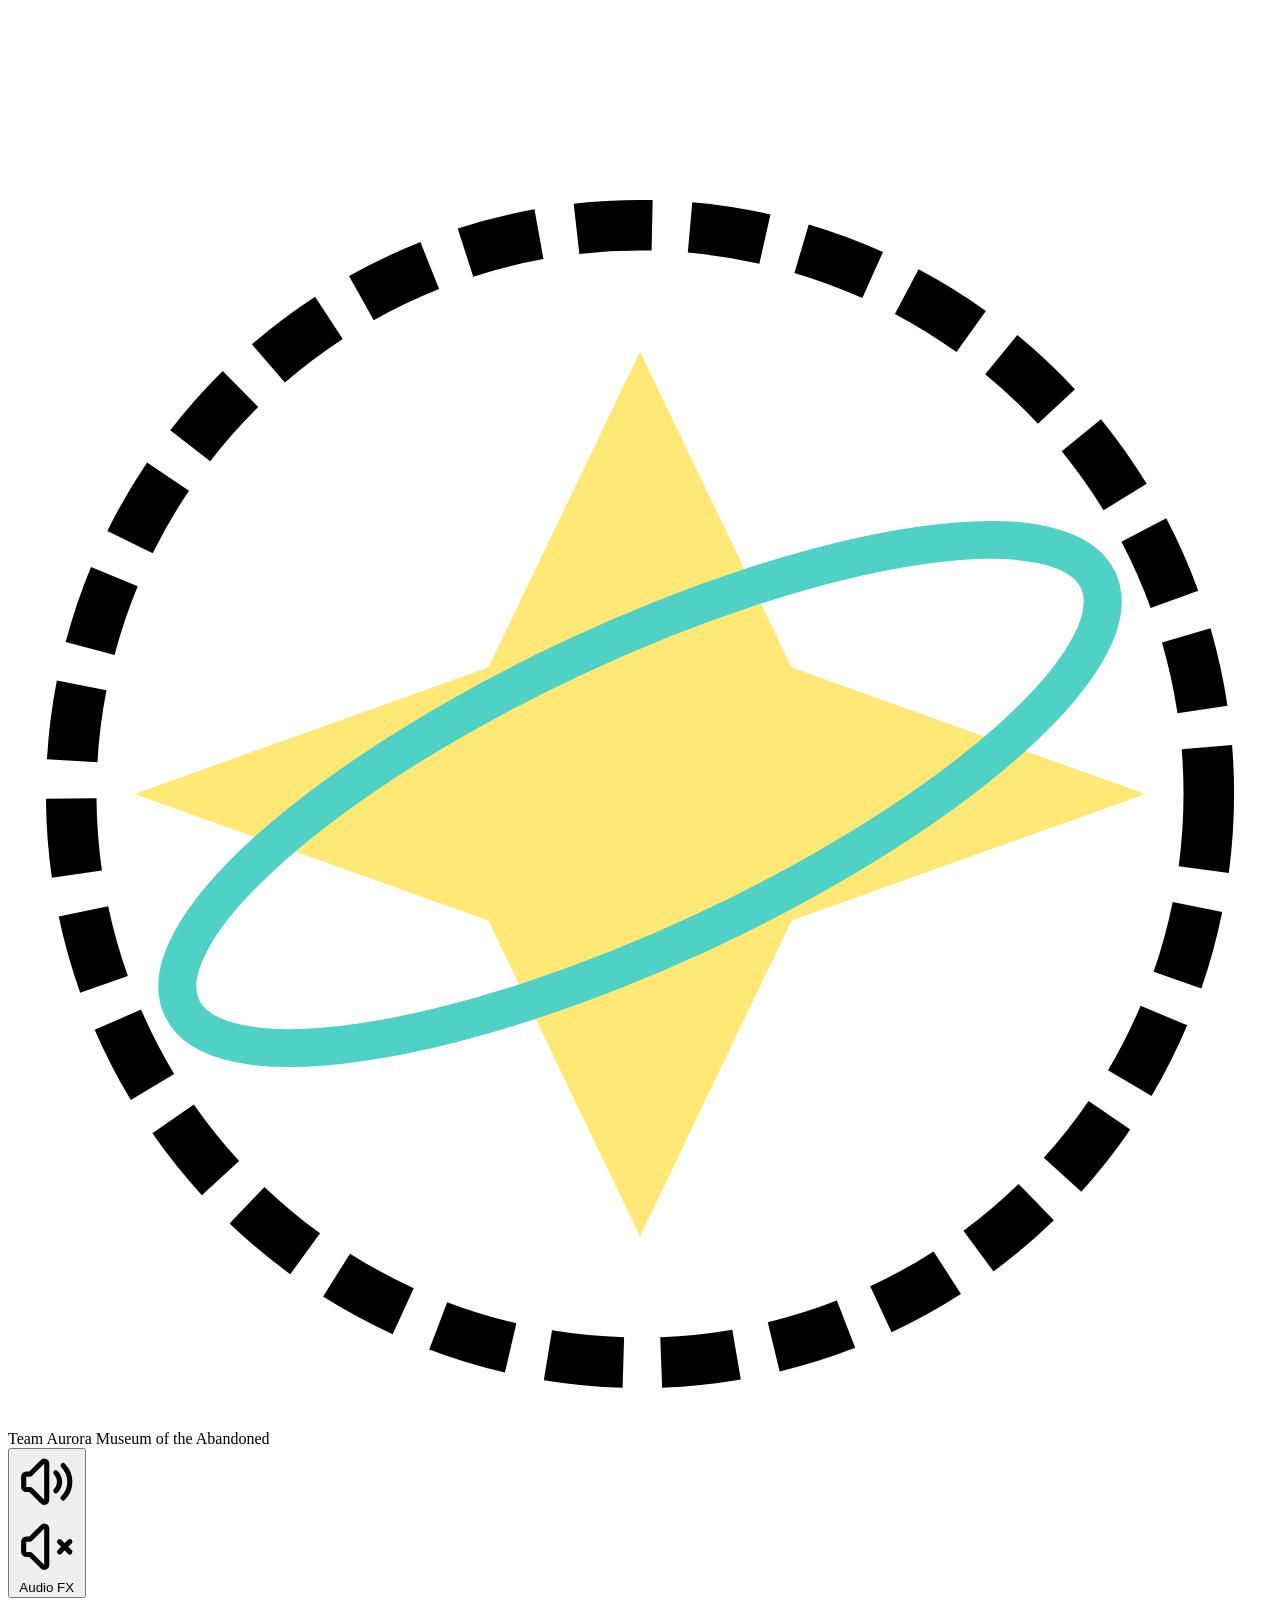
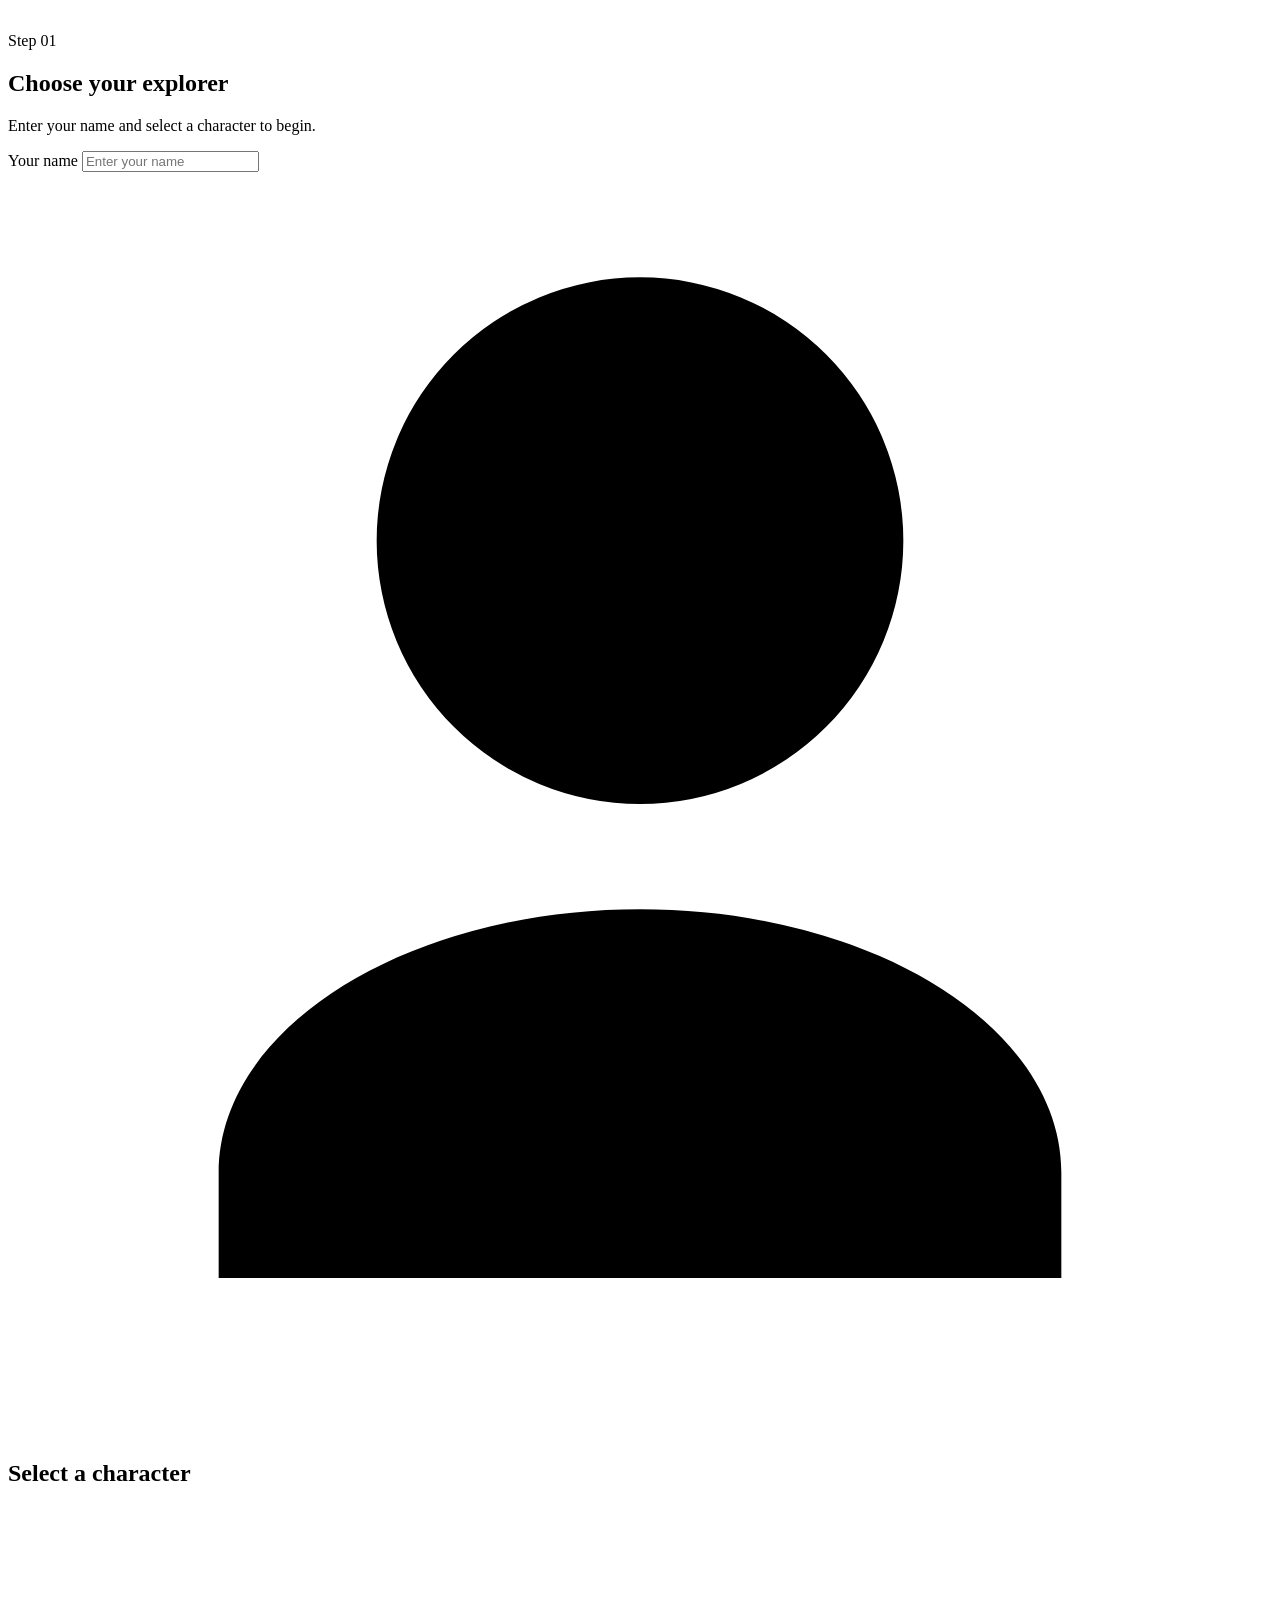
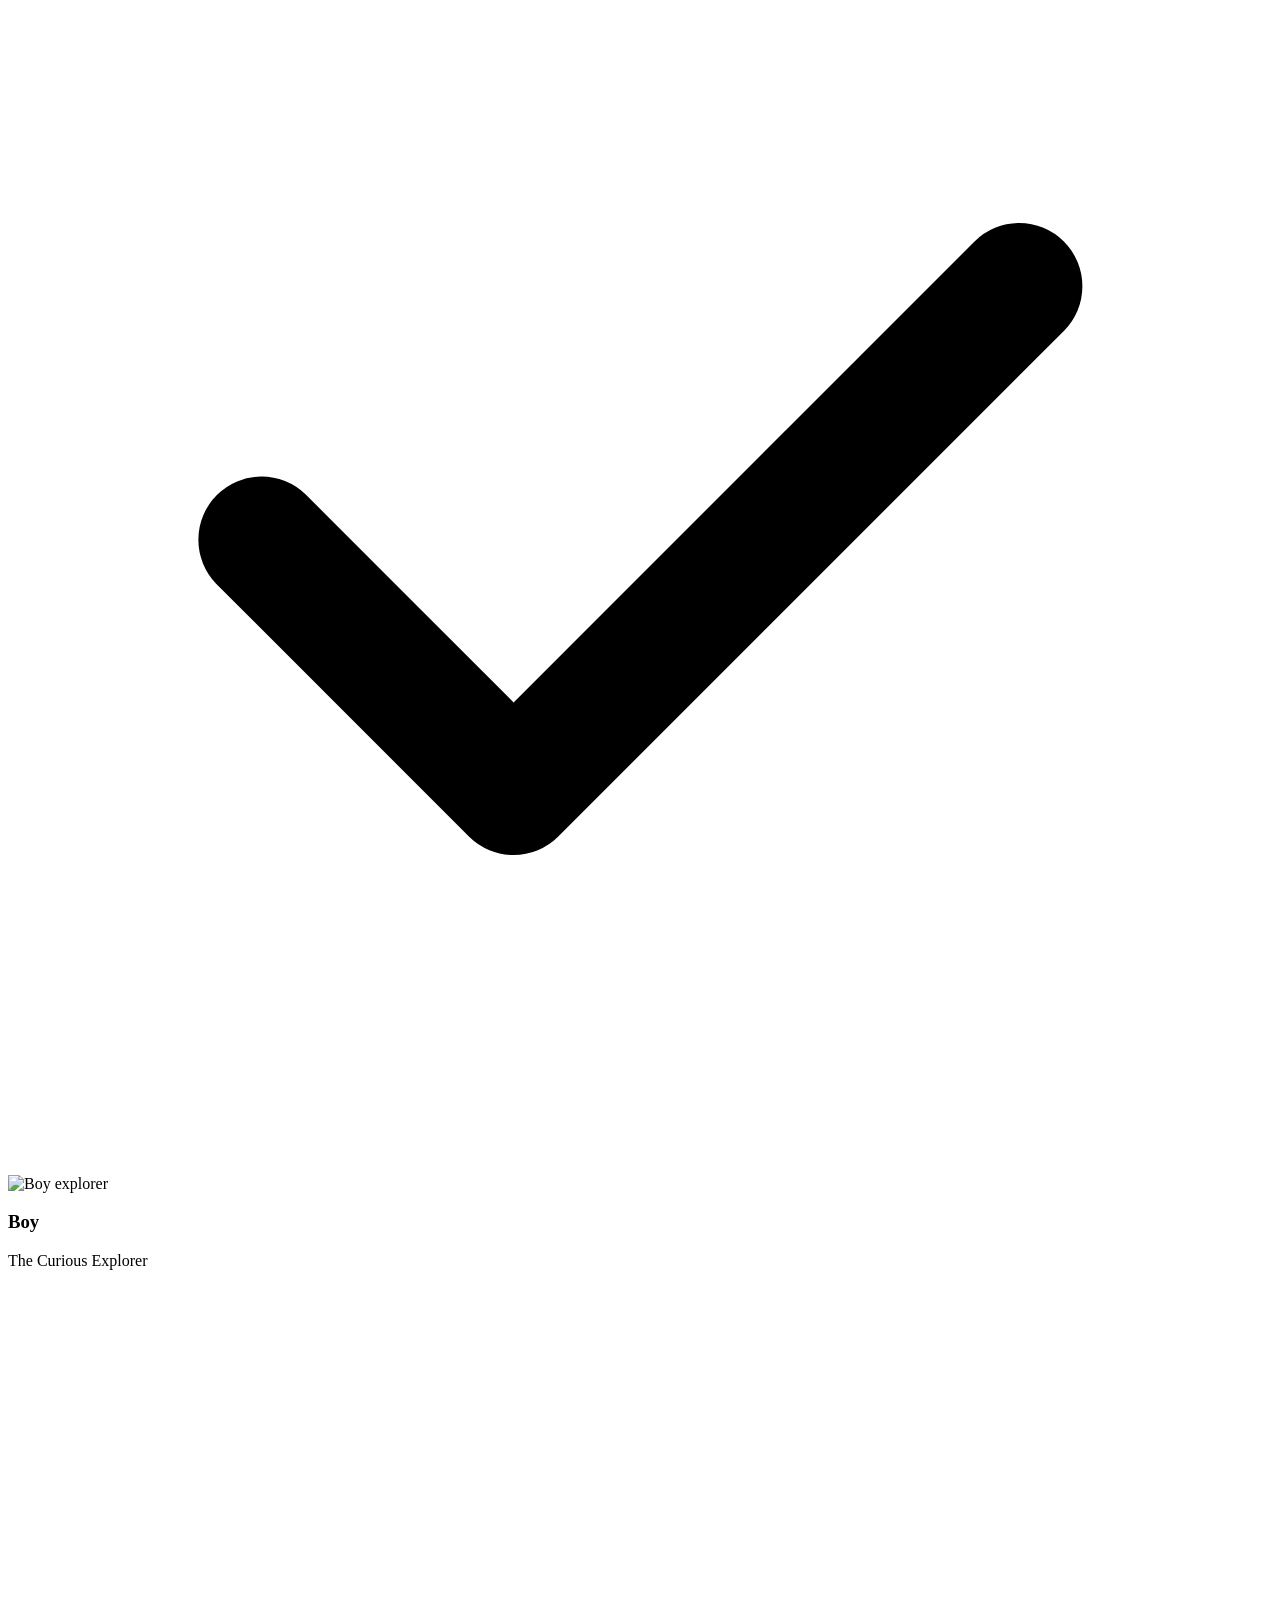
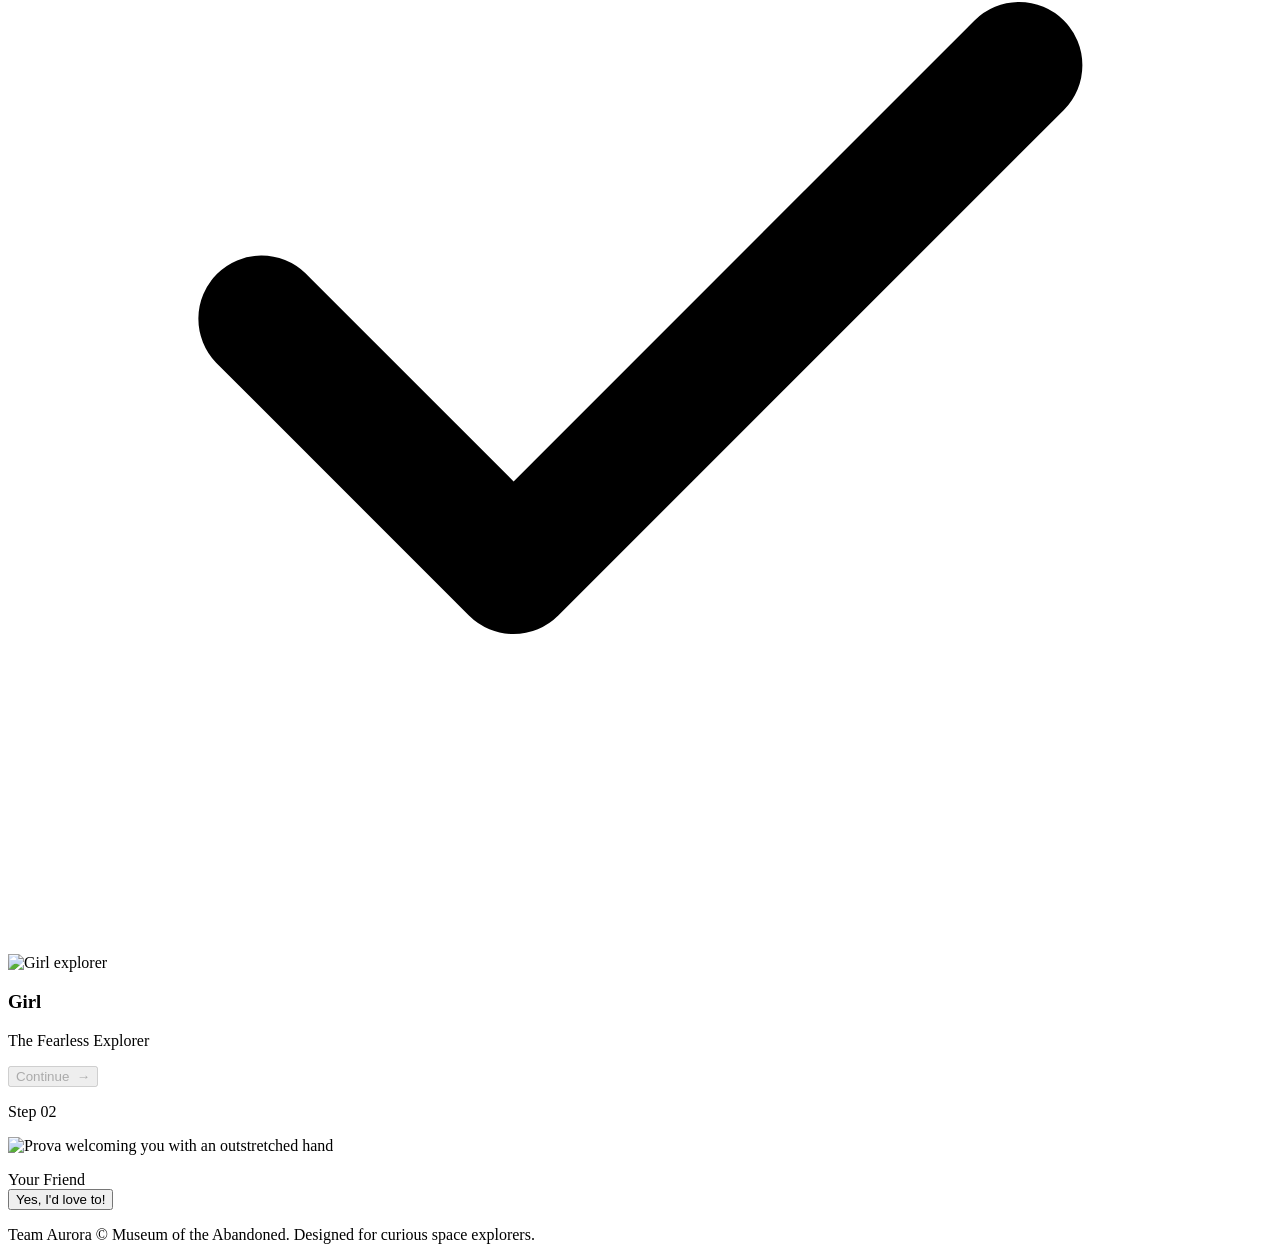
==== commit 64b32799: "Update index.html" ====
--- a/index.html
+++ b/index.html
@@ -1,37 +1,246 @@
-<!doctype html>
+<!DOCTYPE html>
 <html lang="en">
 <head>
+
     <meta charset="UTF-8">
-    <meta name="viewport" content="width=device-width, initial-scale=1.0">
-    <title>Museum of the Abandoned — Explorer</title>
-    <link rel="stylesheet" href="./Intro/index.css">
+    <meta name="viewport" content="width=device-width, initial-scale=1.0, viewport-fit=cover">
+    <title>Museum of the Abandoned | Team Aurora</title>
+    <!-- Tailwind CSS CDN -->
+    <script src="https://cdn.tailwindcss.com"></script>
+    <script>
+        tailwind.config = {
+            theme: {
+                extend: {
+                    colors: {
+                        navy: {
+                            950: '#040711',
+                            900: '#070B19',
+                            800: '#0C142A',
+                            700: '#142042',
+                        },
+                        gold: {
+                            300: '#FFE875',
+                            400: '#FFD700',
+                            500: '#E6B800',
+                            600: '#C29B00',
+                        },
+                        cream: '#FFFDF0',
+                        sand: '#F0E6D2'
+                    },
+                    fontFamily: {
+                        sans: ['Inter', 'sans-serif'],
+                        display: ['Outfit', 'sans-serif']
+                    }
+                }
+            }
+        }
+    </script>
+    <!-- Google Fonts -->
+    <link rel="preconnect" href="https://fonts.googleapis.com">
+    <link rel="preconnect" href="https://fonts.gstatic.com" crossorigin>
+    <link href="https://fonts.googleapis.com/css2?family=Inter:wght@300;400;500;600;700&family=Outfit:wght@400;600;700;800&display=swap" rel="stylesheet">
+    <link rel="stylesheet" href="./index.css">
+    <link rel="stylesheet" href="./Audio/background-music.css">
 </head>
-<body>
-    <main id="intro" class="intro" aria-live="polite">
-        <header class="museum-header">
-            <span class="header-line"></span>
-        </header>
-
-        <div id="space-travel" class="space-travel" aria-hidden="true"></div>
-
-        <section class="exhibition-shell">
-            <button class="nav-arrow nav-arrow--prev" type="button" aria-label="Return to the previous introduction slide">‹</button>
-            <article class="exhibition-card" id="stage-card">
-                <div class="stage-copy">
-                    <p class="kicker" id="stage-kicker"></p>
-                    <h1 id="stage-title"></h1>
-                    <div class="stage-text" id="stage-text"></div>
+<body class="min-h-screen relative flex flex-col justify-between items-center museum-bg overflow-x-hidden">
+    <audio id="backgroundMusic" class="background-music-audio" src="./Audio/Piano.mp3" loop preload="auto"></audio>
+
+    <!-- Twinkling starfield background -->
+    <canvas id="spaceCanvas" class="fixed inset-0 z-0 pointer-events-none w-full h-full opacity-60"></canvas>
+
+    <!-- HEADER / NAVIGATION BAR -->
+    <header class="onboarding-header relative z-20 w-full max-w-7xl px-4 py-4 md:py-6 flex justify-between items-center">
+        <!-- Logo -->
+        <div class="flex items-center space-x-3 bg-navy-900/80 backdrop-blur-md border border-gold-400/30 px-4 py-2 rounded-full shadow-lg">
+            <!-- Team Aurora Logo Badge (SVG) -->
+            <svg class="w-8 h-8 text-gold-400" viewBox="0 0 100 100" fill="none" xmlns="http://www.w3.org/2000/svg">
+                <circle cx="50" cy="50" r="45" stroke="currentColor" stroke-width="4" stroke-dasharray="6 3"/>
+                <path d="M50 15 L62 40 L90 50 L62 60 L50 85 L38 60 L10 50 L38 40 Z" fill="url(#goldGrad)"/>
+                <ellipse cx="50" cy="50" rx="40" ry="12" stroke="#4FD1C5" stroke-width="3" transform="rotate(-25 50 50)"/>
+                <defs>
+                    <linearGradient id="goldGrad" x1="10" y1="10" x2="90" y2="90">
+                        <stop offset="0%" stop-color="#FFE875"/>
+                        <stop offset="100%" stop-color="#E6B800"/>
+                    </linearGradient>
+                </defs>
+            </svg>
+            <div>
+                <span class="text-xs uppercase tracking-widest text-gold-400 font-semibold block leading-none">Team Aurora</span>
+                <span class="text-sm md:text-base font-display font-bold text-cream tracking-wide">Museum of the Abandoned</span>
+            </div>
+        </div>
+
+        <!-- Mute/Sound Toggle -->
+        <button id="soundToggleBtn" onclick="toggleAudio()" class="flex items-center space-x-2 bg-navy-900/80 border border-gold-400/30 px-3 py-2 rounded-full hover:border-gold-400 transition-all text-xs text-sand">
+            <svg id="soundOnIcon" class="w-4 h-4 text-gold-400" fill="none" stroke="currentColor" viewBox="0 0 24 24"><path stroke-linecap="round" stroke-linejoin="round" stroke-width="2" d="M15.536 8.464a5 5 0 010 7.072m2.828-9.9a9 9 0 010 12.728M5.586 15H4a1 1 0 01-1-1v-4a1 1 0 011-1h1.586l4.707-4.707C10.923 3.663 12 4.109 12 5v14c0 .891-1.077 1.337-1.707.707L5.586 15z"></path></svg>
+            <svg id="soundOffIcon" class="w-4 h-4 text-gray-500 hidden" fill="none" stroke="currentColor" viewBox="0 0 24 24"><path stroke-linecap="round" stroke-linejoin="round" stroke-width="2" d="M5.586 15H4a1 1 0 01-1-1v-4a1 1 0 011-1h1.586l4.707-4.707C10.923 3.663 12 4.109 12 5v14c0 .891-1.077 1.337-1.707.707L5.586 15z"></path><path stroke-linecap="round" stroke-linejoin="round" stroke-width="2" d="M17 14l2-2m0 0l2-2m-2 2l-2-2m2 2l2 2"></path></svg>
+            <span id="soundStatusText" class="hidden sm:inline">Audio FX</span>
+        </button>
+    </header>
+
+    <!-- MAIN VIEWPORT / SCREEN STACK -->
+    <main class="onboarding-stage relative z-10 w-full max-w-7xl px-4 py-4 my-auto flex flex-col justify-center items-center">
+
+        <!-- ========================================== -->
+        <!-- STEP 01: CHARACTER SELECTION               -->
+        <!-- ========================================== -->
+        <section id="screen1" class="screen-container screen-active intro-layout">
+            <div class="intro-visual" aria-hidden="true">
+                <img src="./Intro/intro_images/background1.png" alt="">
+            </div>
+            <div class="glass-panel intro-panel rounded-3xl p-6 sm:p-8 lg:p-10 text-center shadow-2xl relative overflow-hidden">
+                <!-- Arch emblem decoration -->
+                <div class="w-16 h-1 mx-auto bg-gradient-to-r from-transparent via-gold-400 to-transparent mb-5"></div>
+                <p class="text-xs uppercase tracking-wider text-sand/70 font-semibold">Step 01</p>
+                
+                <h1 class="text-3xl sm:text-4xl lg:text-5xl font-bold font-display text-cream tracking-tight mb-2">
+                    Choose your explorer
+                </h1>
+                
+                <p class="text-sand/90 text-base sm:text-lg mb-6 max-w-md mx-auto font-medium">
+                    Enter your name and select a character to begin.
+                </p>
+
+                <!-- Name for the narrator's greeting -->
+                <div class="max-w-xl mx-auto">
+                    <div class="relative">
+                        <label for="userNameInput" class="sr-only">Your name</label>
+                        <input 
+                            type="text" 
+                            id="userNameInput" 
+                            placeholder="Enter your name"
+                            autocomplete="off"
+                            required
+                            minlength="2"
+                            maxlength="20"
+                            class="w-full pl-12 pr-5 py-4 bg-navy-950/70 text-cream text-base md:text-lg rounded-2xl border-2 border-blue-300/50 focus:border-gold-400 focus:outline-none focus:ring-4 focus:ring-gold-400/20 placeholder-sand/50 transition-all tracking-wide"
+                            oninput="validateNameInput()"
+                            onkeydown="handleNameKeydown(event)"
+                        />
+                        <svg class="absolute left-5 top-1/2 -translate-y-1/2 w-5 h-5 text-sand/80 pointer-events-none" viewBox="0 0 24 24" fill="currentColor" aria-hidden="true"><path d="M12 12a5 5 0 1 0 0-10 5 5 0 0 0 0 10Zm0 2c-4.42 0-8 2.24-8 5v2h16v-2c0-2.76-3.58-5-8-5Z"/></svg>
+                    </div>
                 </div>
-                <div class="artifact-grid" id="artifact-grid"></div>
-            </article>
-            <button class="nav-arrow nav-arrow--next" type="button" aria-label="Next stage">›</button>
+                    <div class="border-t border-gold-400/20 mt-6 pt-5">
+                        <h2 class="text-xl sm:text-2xl font-bold font-display text-cream mb-2">
+                            <span class="inline-block w-10 border-t border-sand/70 align-middle mr-3"></span>Select a character<span class="inline-block w-10 border-t border-sand/70 align-middle ml-3"></span>
+                        </h2>
+                        <div class="grid grid-cols-2 gap-3 sm:gap-4 mb-5 max-w-xl mx-auto">
+                    
+                    <!-- Avatar 1: Leo (Boy Explorer) -->
+                    <div 
+                        id="avatarCardLeo" 
+                        onclick="selectAvatar('leo')" 
+                        role="button"
+                        tabindex="0"
+                        aria-pressed="false"
+                        onkeydown="handleAvatarKeydown(event, 'leo')"
+                        class="group cursor-pointer bg-navy-900/65 border-2 border-blue-300/30 hover:border-gold-400 rounded-2xl p-2 sm:p-3 text-center transition-all duration-300 transform hover:-translate-y-1 hover:shadow-[0_10px_25px_rgba(255,215,0,0.2)] relative overflow-hidden"
+                    >
+                        <div class="active-badge hidden absolute top-2 right-2 bg-gold-400 text-navy-950 rounded-full p-1 shadow-md">
+                            <svg class="w-4 h-4" fill="currentColor" viewBox="0 0 20 20"><path fill-rule="evenodd" d="M16.707 5.293a1 1 0 010 1.414l-8 8a1 1 0 01-1.414 0l-4-4a1 1 0 011.414-1.414L8 12.586l7.293-7.293a1 1 0 011.414 0z" clip-rule="evenodd"/></svg>
+                        </div>
+
+                        <div class="explorer-portrait mx-auto mb-1 transition-transform duration-300 group-hover:scale-105">
+                            <img src="./Intro/intro_images/Boy_character.png" alt="Boy explorer">
+                        </div>
+
+                        <h3 class="font-display text-base sm:text-lg font-bold text-cream mb-0.5">Boy</h3>
+                        <p class="text-[11px] sm:text-xs text-sand/80">The Curious Explorer</p>
+                    </div>
+
+                    <!-- Avatar 2: Maya (Girl Explorer) -->
+                    <div 
+                        id="avatarCardMaya" 
+                        onclick="selectAvatar('maya')" 
+                        role="button"
+                        tabindex="0"
+                        aria-pressed="false"
+                        onkeydown="handleAvatarKeydown(event, 'maya')"
+                        class="group cursor-pointer bg-navy-900/65 border-2 border-blue-300/30 hover:border-gold-400 rounded-2xl p-2 sm:p-3 text-center transition-all duration-300 transform hover:-translate-y-1 hover:shadow-[0_10px_25px_rgba(255,215,0,0.2)] relative overflow-hidden"
+                    >
+                        <div class="active-badge hidden absolute top-3 right-3 bg-gold-400 text-navy-950 rounded-full p-1 shadow-md">
+                            <svg class="w-4 h-4" fill="currentColor" viewBox="0 0 20 20"><path fill-rule="evenodd" d="M16.707 5.293a1 1 0 010 1.414l-8 8a1 1 0 01-1.414 0l-4-4a1 1 0 011.414-1.414L8 12.586l7.293-7.293a1 1 0 011.414 0z" clip-rule="evenodd"/></svg>
+                        </div>
+
+                        <div class="explorer-portrait mx-auto mb-1 transition-transform duration-300 group-hover:scale-105">
+                            <img src="./Intro/intro_images/Girl_character.png" alt="Girl explorer">
+                        </div>
+
+                        <h3 class="font-display text-base sm:text-lg font-bold text-cream mb-0.5">Girl</h3>
+                        <p class="text-[11px] sm:text-xs text-sand/80">The Fearless Explorer</p>
+                    </div>
+
+                </div>
+                        <button 
+                    id="btnContinueToInvitation" 
+                    disabled 
+                    onclick="goToInvitation()"
+                    class="w-full max-w-md mx-auto py-3.5 px-8 rounded-2xl font-display font-bold text-lg md:text-xl text-navy-950 bg-gradient-to-r from-gold-300 via-gold-400 to-gold-500 hover:from-gold-400 hover:to-gold-300 disabled:opacity-40 disabled:cursor-not-allowed transform hover:-translate-y-0.5 transition-all duration-200 shadow-xl disabled:shadow-none cursor-pointer"
+                >
+                    Continue&nbsp; &rarr;
+                </button>
+                    </div>
+
+            </div>
         </section>
 
-        <footer class="stage-footer">
-            <span id="stage-footer"></span>
-            <div class="stage-dots" id="stage-dots" aria-label="Introduction stages"></div>
-        </footer>
+        <!-- ========================================== -->
+        <!-- STEP 02: NARRATOR INVITATION                -->
+        <!-- ========================================== -->
+        <section id="screen2" class="screen-container screen-hidden" aria-hidden="true">
+            <div class="screen2-panel glass-panel rounded-3xl p-6 sm:p-8 md:p-10 max-w-3xl mx-auto shadow-2xl relative">
+                
+                <p class="screen2-step text-xs uppercase tracking-wider text-sand/70 font-semibold">Step 02</p>
+
+                <div class="prova-row flex flex-col md:flex-row items-center md:items-start gap-6 md:gap-8 my-2">
+                    
+                    <!-- Welcome Narrator -->
+                    <div class="prova-avatar w-36 h-36 md:w-44 md:h-44 flex-shrink-0 animate-prova relative">
+                        <img src="./Intro/intro_images/Main_character1.png" alt="Prova welcoming you with an outstretched hand">
+                    </div>
+
+                    <div class="prova-conversation">
+                        <!-- Narrator invitation -->
+                        <div class="speech-panel bg-navy-950/95 border-2 border-gold-400/50 rounded-3xl p-6 relative shadow-2xl min-h-[190px] flex flex-col justify-between">
+                            <p id="invitationMessage" class="text-cream text-base sm:text-lg leading-relaxed font-medium" aria-live="polite"></p>
+
+                            <div class="text-right mt-2">
+                                <span class="text-xs text-gold-400 uppercase tracking-widest font-semibold">Your Friend</span>
+                            </div>
+                        </div>
+
+                        <!-- Invitation response -->
+                        <div class="screen2-action">
+                            <button
+                                id="btnAcceptInvitation"
+                                onclick="goToSpaceLibrary()"
+                                class="font-display font-bold text-lg md:text-xl text-navy-950 bg-gradient-to-r from-gold-300 via-gold-400 to-gold-500 shadow-xl glow-gold cursor-pointer"
+                            >
+                                Yes, I'd love to!
+                            </button>
+                        </div>
+                    </div>
+                </div>
+
+            </div>
+        </section>
+
     </main>
-    <script src="./Intro/index.js"></script>
+
+    <div id="space-entry-transition" class="space-entry-transition" aria-hidden="true" hidden>
+        <div class="space-entry-sparkles"></div>
+        <div class="space-entry-glow"></div>
+        <p class="space-entry-message">Great! Let's gooo...</p>
+        <img src="./Intro/intro_images/Main_character2.png" alt="" class="space-entry-character">
+    </div>
+
+    <!-- FOOTER -->
+    <footer class="onboarding-footer relative z-20 w-full text-center py-4 text-xs text-sand/60">
+        <p>Team Aurora &copy; Museum of the Abandoned. Designed for curious space explorers.</p>
+    </footer>
+
+    <!-- INTERACTIVE ENGINE & SOUND LOGIC -->
+    <script src="./Audio/background-music.js"></script>
+    <script src="./index.js"></script>
 </body>
 </html>
--- a/index.css
+++ b/index.css
@@ -0,0 +1,289 @@
+<!DOCTYPE html>
+<html lang="en">
+<head>
+    <meta charset="UTF-8">
+
+    <meta
+        name="viewport"
+        content="width=device-width, initial-scale=1.0"
+    >
+
+    <title>Team_Aurora</title>
+
+    <link
+        rel="stylesheet"
+        href="../Museum of the Abandoned/index.css"
+    >
+</head>
+
+<body>
+
+<main id="main">
+
+    <div id="storyPage">
+
+        <!-- =================================================
+             BACKGROUND
+        ================================================== -->
+
+        <div id="starField"></div>
+        <div id="ambientGlow"></div>
+        <div id="vignette"></div>
+
+
+        <!-- =================================================
+             HEADER
+        ================================================== -->
+
+        <header id="storyHeader">
+
+            <div class="header-left">
+
+                <div class="nasa-kicker">
+                    
+                </div>
+
+                <div class="exhibition-name">
+                    
+                </div>
+
+            </div>
+
+            <div class="header-right">
+
+                <div id="storyProgress">
+                    01 / 05
+                </div>
+
+            </div>
+
+        </header>
+
+
+        <!-- =================================================
+             MAIN EXHIBITION AREA
+        ================================================== -->
+
+        <section id="exhibitionArea">
+
+            <!-- =============================================
+                 LEFT STORY PANEL
+            ============================================== -->
+
+            <article
+                id="storyPanel"
+                class="dialogue-panel story-panel"
+            >
+
+                <span class="panel-number">
+                    STORY / 01
+                </span>
+
+                <span class="corner corner-top-left"></span>
+                <span class="corner corner-top-right"></span>
+                <span class="corner corner-bottom-left"></span>
+                <span class="corner corner-bottom-right"></span>
+
+                <span class="panel-line line-top"></span>
+                <span class="panel-line line-right"></span>
+                <span class="panel-line line-bottom"></span>
+                <span class="panel-line line-left"></span>
+
+                <div class="story-inner">
+
+                    <div id="storyAvatar">
+                        <img
+                            id="avatarImage"
+                            src="../Museum of the Abandoned/story_images/1st page story avatar.png"
+                            alt="Story narrator"
+                        >
+                    </div>
+
+                    <div
+                        id="storyKicker"
+                        class="story-kicker"
+                    >
+                        THE BEGINNING
+                    </div>
+
+                    <h1 id="storyTitle">
+                        Hi Explorer!
+                    </h1>
+
+                    <div class="title-divider"></div>
+
+                    <p id="storyText">
+                        Do you know the average distances
+                        between the Moon and Earth, and
+                        Mars and Earth?
+                    </p>
+
+                    <div class="story-footer">
+
+                        <span class="footer-dot"></span>
+
+                        <span id="storyFooterText">
+                            BEGINNING OF LUNAR EXPLORATION
+                        </span>
+
+                    </div>
+
+                </div>
+
+            </article>
+
+
+            <!-- =============================================
+                 RIGHT IMAGE PANEL
+            ============================================== -->
+
+            <article
+                id="imagePanel"
+                class="dialogue-panel image-panel"
+            >
+
+                <span class="panel-number">
+                    ARCHIVE / 01
+                </span>
+
+                <span class="corner corner-top-left"></span>
+                <span class="corner corner-top-right"></span>
+                <span class="corner corner-bottom-left"></span>
+                <span class="corner corner-bottom-right"></span>
+
+                <div class="image-header">
+
+                    <span id="imageCounter">
+                        2IMAGE 01 / 04
+                    </span>
+
+                </div>
+
+
+                <!-- IMAGE SLIDER -->
+
+                <div class="image-frame">
+
+                    <div
+                        id="imageTrack"
+                        class="image-track"
+                    ></div>
+
+                    <div class="image-dark"></div>
+
+                    <div class="scan-line"></div>
+
+                    <span class="image-corner image-corner-tl"></span>
+                    <span class="image-corner image-corner-tr"></span>
+                    <span class="image-corner image-corner-bl"></span>
+                    <span class="image-corner image-corner-br"></span>
+
+                </div>
+
+
+                <!-- IMAGE INFORMATION -->
+
+                <div class="image-info">
+
+                    <div
+                        id="imageTitle"
+                        class="image-title"
+                    >
+                        LUNAR ARCHIVE
+                    </div>
+
+                    <div
+                        id="imageDescription"
+                        class="image-description"
+                    >
+                        Historical imagery from the lunar
+                        exploration archive.
+                    </div>
+
+                </div>
+
+
+                <!-- IMAGE DOTS -->
+
+                <div
+                    id="imageDots"
+                    class="image-dots"
+                ></div>
+
+            </article>
+
+        </section>
+
+
+        <!-- =================================================
+             BOTTOM INFORMATION
+        ================================================== -->
+
+        <div id="bottomInfo">
+
+            <span>
+                LUNAR EXPLORATION
+            </span>
+
+            <span class="bottom-divider"></span>
+
+            <span>
+                NASA ARCHIVE
+            </span>
+
+        </div>
+
+
+        <!-- =================================================
+             BACK BUTTON
+        ================================================== -->
+
+        <button
+            id="backButton"
+            type="button"
+            aria-label="Previous story"
+        >
+            <span class="back-arrow">←</span>
+        </button>
+
+
+
+
+        <!-- =================================================
+             NEXT BUTTON
+        ================================================== -->
+
+        <button
+            id="nextButton"
+            type="button"
+            aria-label="Next story"
+        >
+
+            <span class="arrow-shaft"></span>
+
+            <span
+                id="nextButtonText"
+                class="arrow-head"
+            >
+                →
+            </span>
+
+        </button>
+
+
+        <!-- =================================================
+             PROGRESS BAR
+        ================================================== -->
+
+        <div id="progressTrack">
+            <div id="progressBar"></div>
+        </div>
+
+    </div>
+
+</main>
+
+<script src="../Museum of the Abandoned/index.js"></script>
+
+</body>
+</html>
